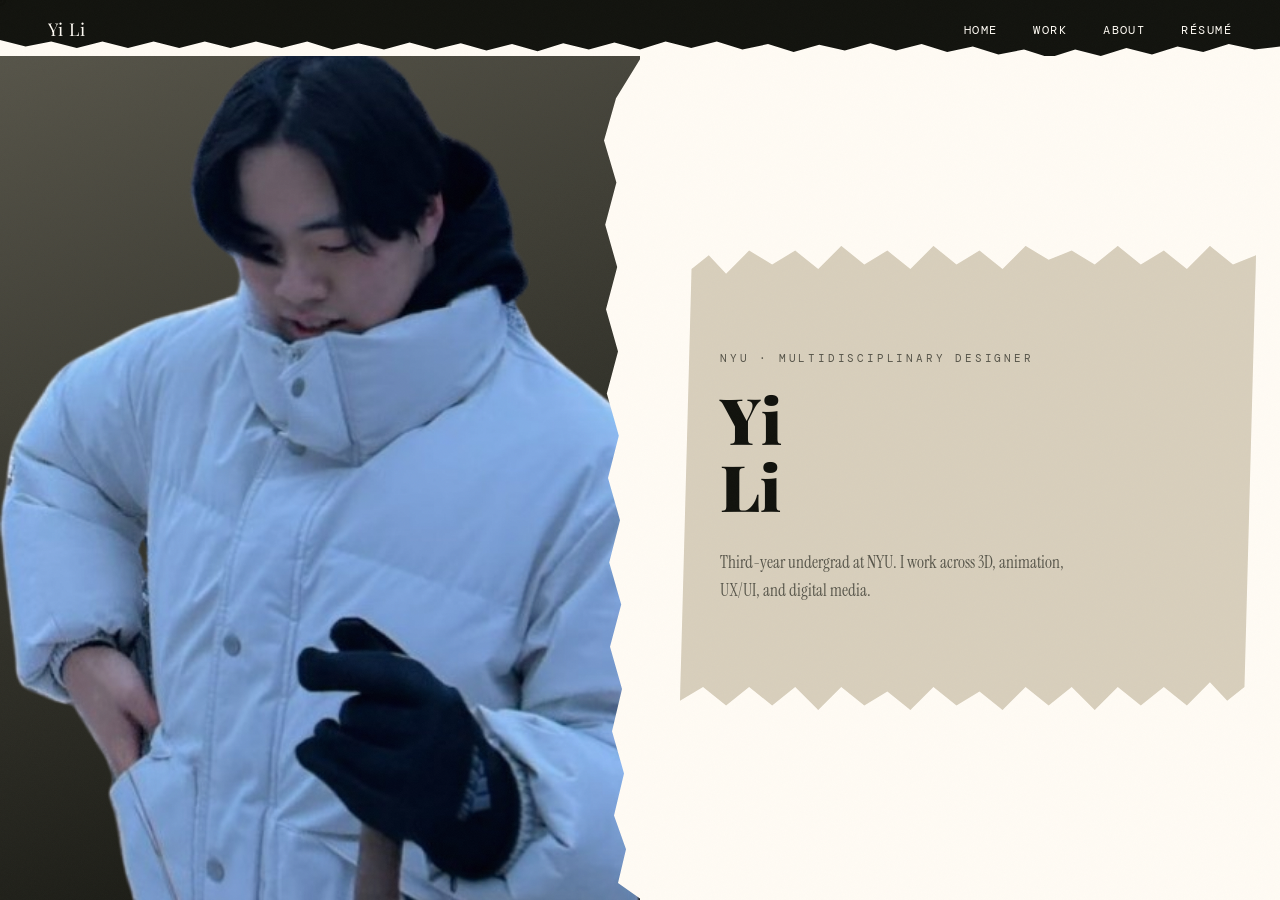
==== index.html @ bbee8972 "first commit" ====
<!DOCTYPE html>
<html lang="en">
<head>
  <meta charset="UTF-8">
  <meta name="viewport" content="width=device-width, initial-scale=1.0">
  <title>Portfolio — Home</title>
  <link href="https://fonts.googleapis.com/css2?family=Playfair+Display:wght@400;700;900&family=DM+Mono:wght@300;400;500&family=Instrument+Serif:ital@0;1&display=swap" rel="stylesheet">
  <link rel="stylesheet" href="styles.css">
</head>
<body>

  <!-- SVG filter for rough circle effect (used on resume page bubbles) -->
  <svg class="svg-filters" style="position:absolute;width:0;height:0;">
    <defs>
      <filter id="rough-circle" x="-5%" y="-5%" width="110%" height="110%">
        <feTurbulence type="turbulence" baseFrequency="0.065" numOctaves="3" seed="2" result="noise"/>
        <feDisplacementMap in="SourceGraphic" in2="noise" scale="4"
          xChannelSelector="R" yChannelSelector="G"/>
      </filter>
    </defs>
  </svg>

  <!-- Custom cursor -->
  <div class="cursor"    id="cursor"></div>
  <div class="cursor-dot" id="cursorDot"></div>

  <!-- ═══════ NAVIGATION ═══════ -->
  <nav>
    <div class="nav-torn"></div>
    <a href="#" class="nav-logo" onclick="showPage('home'); return false;">Yi Li</a>
    <ul class="nav-links">
      <li><a href="#" onclick="showPage('home');        return false;">Home</a></li>
      <li><a href="#" onclick="showPage('work');        return false;">Work</a></li>
      <li><a href="#" onclick="showPage('about');       return false;">About</a></li>
      <li><a href="#" onclick="showPage('resume-page'); return false;">Résumé</a></li>
    </ul>
  </nav>

  <!-- ═══════════════════════════════════════
       HOME PAGE
       ═══════════════════════════════════════ -->
  <section id="home" class="page active">
    <div class="home-inner">

      <!-- Left: your photo -->
      <div class="home-image-col">
        <div class="home-placeholder-img">
            <img src="assets/temp_port_image.png" alt="Yi Li" style="width:100%;height:100%;object-fit:cover;">
          <!-- <span>Your Photo</span> -->
        </div>
      </div>

      <!-- Right: intro text -->
      <div class="home-text-col">
        <div class="torn-paper-text-bg"></div>
        <div class="home-text-inner animate-in">
          <p class="home-tagline">NYU · Multidisciplinary Designer</p>
          <h1 class="home-name">Yi<br>Li</h1>
          <p class="home-desc">
            Third-year undergrad at NYU. I work across 3D, animation,
            UX/UI, and digital media.
          </p>
        </div>
        <!-- <span class="home-scroll-hint">Scroll to explore</span> -->
      </div>

    </div>
  </section>

  <!-- ─────────────────────────────────────
       All other pages (hidden on load).
       They are included here so page routing
       via showPage() works in a single-file
       SPA architecture. See the dedicated
       HTML files for annotated markup.
       ───────────────────────────────────── -->

  <!-- WORK PAGE -->
  <section id="work" class="page">
    <div class="section-header animate-in">
      <p class="section-sub">Selected Work</p>
      <h2 class="section-title">What I<br>Make</h2>
      <div class="section-header-torn"></div>
    </div>
    <div class="work-categories">
      <div class="category-card animate-in" onclick="showGallery('3D Work')">
        <div class="category-torn-bg"></div>
        <div class="category-torn-inner"></div>
        <div class="category-img-placeholder"></div>
        <span class="category-num">01</span>
        <span class="category-label">3D Work</span>
      </div>
      <div class="category-card animate-in" onclick="showGallery('Video & Animation')">
        <div class="category-torn-bg"></div>
        <div class="category-torn-inner"></div>
        <div class="category-img-placeholder"></div>
        <span class="category-num">02</span>
        <span class="category-label">Video & Animation</span>
      </div>
      <div class="category-card animate-in" onclick="showGallery('UX / UI Design')">
        <div class="category-torn-bg"></div>
        <div class="category-torn-inner"></div>
        <div class="category-img-placeholder"></div>
        <span class="category-num">03</span>
        <span class="category-label">UX / UI Design</span>
      </div>
      <div class="category-card animate-in" onclick="showGallery('Graphic Design')">
        <div class="category-torn-bg"></div>
        <div class="category-torn-inner"></div>
        <div class="category-img-placeholder"></div>
        <span class="category-num">04</span>
        <span class="category-label">Graphic Design</span>
      </div>
    </div>
  </section>

  <!-- GALLERY PAGE -->
  <section id="gallery" class="page">
    <div class="section-header animate-in">
      <p class="section-sub" id="gallery-sub">Category</p>
      <h2 class="section-title" id="gallery-title">Gallery</h2>
      <div class="section-header-torn"></div>
      <button class="back-btn" style="margin-top:20px;" onclick="showPage('work')">
        All Categories
      </button>
    </div>
    <div class="gallery-grid" id="gallery-grid">
      <!-- Populated dynamically by main.js → populateGallery() -->
    </div>
  </section>

  <!-- PROJECT DETAIL PAGE -->
  <section id="project-detail" class="page">
    <div class="detail-inner">
      <div class="detail-images-col animate-in">
        <div class="detail-img detail-img-main">
          <div class="detail-torn-frame"></div>
          <div class="detail-img-fill"></div>
        </div>
        <div class="detail-img-pair">
          <div class="detail-img">
            <div class="detail-torn-frame"></div>
            <div class="detail-img-fill"></div>
          </div>
          <div class="detail-img">
            <div class="detail-torn-frame"></div>
            <div class="detail-img-fill"></div>
          </div>
        </div>
      </div>
      <div class="detail-text-col animate-in">
        <p class="detail-category" id="detail-category">Category</p>
        <h2 class="detail-title"   id="detail-title">Project Title</h2>
        <div class="detail-desc-wrap">
          <div class="detail-desc-torn"></div>
          <p class="detail-desc" id="detail-desc">
            Project description goes here.
          </p>
        </div>
        <div class="detail-tags" id="detail-tags"></div>
        <button class="back-btn" onclick="backToGallery()">Back to Gallery</button>
      </div>
    </div>
  </section>

  <!-- ABOUT PAGE -->
  <section id="about" class="page">
    <div class="about-inner">
      <div class="about-img-col">
        <div class="about-img-fill">
          <!--
            REPLACE with your photo:
            <img src="assets/your-photo.jpg" alt="Your Name" style="width:100%;height:100%;object-fit:cover;">
          -->
          <span>Your Photo</span>
        </div>
        <div class="about-torn-strip-1"></div>
        <div class="about-torn-strip-2"></div>
      </div>
      <div class="about-text-col">
        <div class="about-note-card animate-in">
          <div class="about-note-torn"></div>
          <div class="about-note-inner">
            <h2 class="about-name">Your Name</h2>
            <p class="about-uni">NYU · Sophomore · Class of 2027</p>
            <p class="about-bio">
              I'm a multidisciplinary designer based in New York City,
              currently studying at NYU. My work spans 3D modeling,
              motion design, UX/UI, and visual communication — I'm drawn
              to projects that sit at the edge of technology and craft.
              <br><br>
              When I'm not in front of a screen, I'm exploring the city
              for texture, light, and things that inspire how I think
              about space and form.
            </p>
          </div>
        </div>
        <div class="about-contact animate-in">
          <div class="about-contact-torn"></div>
          <div class="about-contact-inner">
            <p class="contact-label">Get in touch</p>
            <ul class="contact-list">
              <li><a href="mailto:yourname@nyu.edu">yourname@nyu.edu</a></li>
              <li><a href="#">linkedin.com/in/yourname</a></li>
              <li><a href="#">instagram.com/yourname</a></li>
            </ul>
          </div>
        </div>
      </div>
    </div>
  </section>

  <!-- RESUME PAGE -->
  <section id="resume-page" class="page">
    <div class="section-header animate-in">
      <p class="section-sub">Documents &amp; Tools</p>
      <h2 class="section-title">Résumé &amp;<br>Softwares</h2>
      <div class="section-header-torn"></div>
    </div>
    <div class="resume-inner">
      <div class="resume-col animate-in">
        <h2>Résumé</h2>
        <div class="resume-card" onclick="openResumeModal()">
          <div class="resume-torn-bg"></div>
          <div class="resume-placeholder">
            <div class="resume-placeholder-icon">📄</div>
            <span class="resume-placeholder-text">Upload your PDF résumé here</span>
          </div>
        </div>
        <button class="resume-expand-btn" onclick="openResumeModal()">View Full Size</button>
      </div>
      <div class="softwares-col animate-in">
        <h2>Softwares</h2>
        <div class="software-grid" id="software-grid">
          <!-- Populated dynamically by main.js -->
        </div>
      </div>
    </div>
  </section>

  <!-- RESUME MODAL (shared overlay) -->
  <div class="modal-overlay" id="resume-modal">
    <div class="modal-inner">
      <button class="modal-close" onclick="closeResumeModal()">✕</button>
      <div class="modal-resume-inner">
        <!--
          To embed a real PDF, replace this div with:
          <iframe src="assets/resume.pdf" width="100%" height="100%" style="border:none;"></iframe>
        -->
        <!-- <p style="font-size:0.75rem;letter-spacing:0.12em;text-transform:uppercase;opacity:0.4;">
          Your résumé PDF appears here
        </p> -->
      </div>
    </div>
  </div>

  <script src="main.js"></script>
</body>
</html>
---- styles.css ----
/* ============================================================
   PORTFOLIO — STYLES.CSS
   Color palette, global resets, shared components, and all
   page-specific styles. Linked by every HTML page.
   ============================================================ */

/* ──────────────────────────────────────────
   CSS VARIABLES (Color Palette)
   ────────────────────────────────────────── */
:root {
  --black:  #11120D;
  --olive:  #565449;
  --bone:   #D8CFBC;
  --floral: #FFFBF4;
  --accent: #D8CFBC;
}

/* ──────────────────────────────────────────
   GLOBAL RESET & BASE
   ────────────────────────────────────────── */
* {
  margin: 0;
  padding: 0;
  box-sizing: border-box;
}

body {
  background: var(--floral);
  color: var(--black);
  font-family: 'DM Mono', monospace;
  overflow-x: hidden;
  cursor: none;
}

/* Subtle grain overlay on every page */
body::after {
  content: '';
  position: fixed;
  inset: 0;
  pointer-events: none;
  z-index: 999;
  opacity: 0.025;
  background-image: url("data:image/svg+xml,%3Csvg viewBox='0 0 200 200' xmlns='http://www.w3.org/2000/svg'%3E%3Cfilter id='n'%3E%3CfeTurbulence type='fractalNoise' baseFrequency='0.85' numOctaves='4' stitchTiles='stitch'/%3E%3C/filter%3E%3Crect width='100%25' height='100%25' filter='url(%23n)'/%3E%3C/svg%3E");
  background-repeat: repeat;
  background-size: 128px;
}

/* ──────────────────────────────────────────
   CUSTOM CURSOR
   ────────────────────────────────────────── */
.cursor {
  width: 12px;
  height: 12px;
  border: 2px solid var(--black);
  border-radius: 50%;
  position: fixed;
  top: 0;
  left: 0;
  pointer-events: none;
  z-index: 9999;
  transition: transform 0.15s ease;
}

.cursor-dot {
  width: 4px;
  height: 4px;
  background: var(--black);
  border-radius: 50%;
  position: fixed;
  top: 0;
  left: 0;
  pointer-events: none;
  z-index: 9999;
}

/* ──────────────────────────────────────────
   NAVIGATION
   ────────────────────────────────────────── */
nav {
  position: fixed;
  top: 0;
  left: 0;
  right: 0;
  z-index: 100;
  display: flex;
  align-items: center;
  padding: 0 48px;
  height: 56px;
}

.nav-torn {
  position: absolute;
  inset: 0;
  overflow: hidden;
}

.nav-torn::before {
  content: '';
  position: absolute;
  top: 0;
  left: 0;
  right: 0;
  height: 80px;
  background: var(--black);
  clip-path: polygon(
    0 0, 100% 0, 100% 58%,
    98% 62%, 96% 55%, 94% 65%, 92% 58%, 90% 68%,
    88% 60%, 86% 70%, 84% 62%, 82% 72%, 80% 62%,
    78% 68%, 76% 58%, 74% 65%, 72% 55%, 70% 63%,
    68% 54%, 66% 63%, 64% 56%, 62% 65%, 60% 55%,
    58% 62%, 56% 52%, 54% 60%, 52% 52%, 50% 62%,
    48% 53%, 46% 62%, 44% 54%, 42% 64%, 40% 55%,
    38% 63%, 36% 54%, 34% 62%, 32% 53%, 30% 62%,
    28% 54%, 26% 62%, 24% 52%, 22% 60%, 20% 52%,
    18% 60%, 16% 52%, 14% 60%, 12% 52%, 10% 60%,
    8% 52%, 6% 60%, 4% 52%, 2% 58%, 0 50%
  );
}

.nav-logo {
  position: relative;
  z-index: 1;
  color: var(--floral);
  font-family: 'Playfair Display', serif;
  font-size: 1.1rem;
  letter-spacing: 0.05em;
  cursor: none;
  text-decoration: none;
}

.nav-links {
  position: relative;
  z-index: 1;
  display: flex;
  gap: 36px;
  margin-left: auto;
  list-style: none;
}

.nav-links a {
  color: var(--floral);
  text-decoration: none;
  font-size: 0.75rem;
  letter-spacing: 0.12em;
  text-transform: uppercase;
  cursor: none;
  transition: opacity 0.2s;
}

.nav-links a:hover {
  opacity: 0.6;
}

/* ──────────────────────────────────────────
   PAGE WRAPPER (shared)
   ────────────────────────────────────────── */
.page {
  display: none;
  min-height: 100vh;
  padding-top: 56px;
  opacity: 0;
  transition: opacity 0.4s ease;
}

.page.active {
  display: block;
  opacity: 1;
}

/* ──────────────────────────────────────────
   SHARED SECTION HEADER
   ────────────────────────────────────────── */
.section-header {
  padding: 80px 64px 48px;
  position: relative;
}

.section-title {
  font-family: 'Playfair Display', serif;
  font-size: clamp(2rem, 4vw, 3.5rem);
  font-weight: 700;
  line-height: 1;
}

.section-sub {
  font-size: 0.72rem;
  letter-spacing: 0.2em;
  text-transform: uppercase;
  color: var(--olive);
  margin-top: 12px;
}

.section-header-torn {
  position: absolute;
  bottom: -20px;
  left: 40px;
  width: calc(100% - 80px);
  height: 3px;
  background: var(--bone);
}

.section-header-torn::before {
  content: '';
  position: absolute;
  inset: 0;
  background: var(--bone);
  height: 28px;
  top: -14px;
  clip-path: polygon(
    0 50%, 1% 30%, 2% 55%, 3% 35%, 5% 60%, 7% 38%, 9% 58%,
    11% 35%, 13% 55%, 15% 30%, 17% 52%, 19% 35%, 21% 55%,
    23% 30%, 25% 52%, 27% 35%, 29% 58%, 31% 33%, 33% 55%,
    35% 30%, 37% 52%, 39% 30%, 41% 55%, 43% 35%, 45% 58%,
    47% 35%, 49% 55%, 51% 30%, 53% 52%, 55% 32%, 57% 55%,
    59% 35%, 61% 52%, 63% 30%, 65% 55%, 67% 35%, 69% 55%,
    71% 30%, 73% 55%, 75% 35%, 77% 58%, 79% 35%, 81% 55%,
    83% 30%, 85% 52%, 87% 35%, 89% 55%, 91% 32%, 93% 55%,
    95% 35%, 97% 52%, 100% 30%, 100% 100%, 0 100%
  );
}

/* ──────────────────────────────────────────
   SHARED BACK BUTTON
   ────────────────────────────────────────── */
.back-btn {
  display: inline-flex;
  align-items: center;
  gap: 10px;
  font-family: 'DM Mono', monospace;
  font-size: 0.72rem;
  letter-spacing: 0.15em;
  text-transform: uppercase;
  color: var(--black);
  cursor: none;
  border: none;
  background: none;
  padding: 0;
  transition: gap 0.2s;
}

.back-btn:hover {
  gap: 6px;
}

.back-btn::before {
  content: '←';
  font-size: 1rem;
}

/* ──────────────────────────────────────────
   ANIMATIONS
   ────────────────────────────────────────── */
@keyframes fadeIn {
  from { opacity: 0; transform: translateY(12px); }
  to   { opacity: 1; transform: translateY(0); }
}

.page.active .animate-in {
  animation: fadeIn 0.5s ease forwards;
}

.animate-in:nth-child(2) { animation-delay: 0.1s; }
.animate-in:nth-child(3) { animation-delay: 0.2s; }
.animate-in:nth-child(4) { animation-delay: 0.3s; }

/* ──────────────────────────────────────────
   SCROLLBAR
   ────────────────────────────────────────── */
::-webkit-scrollbar         { width: 6px; }
::-webkit-scrollbar-track   { background: var(--floral); }
::-webkit-scrollbar-thumb   { background: var(--bone); border-radius: 3px; }


/* ============================================================
   HOME PAGE  (index.html)
   ============================================================ */
#home {
  display: none;
  flex-direction: column;
  min-height: 100vh;
  padding-top: 0;
  position: relative;
  overflow: hidden;
}

#home.active {
  display: flex;
  opacity: 1;
}

.home-inner {
  flex: 1;
  display: grid;
  grid-template-columns: 1fr 1fr;
  gap: 0;
  min-height: 100vh;
  padding-top: 56px;
}

/* Left: photo column */
.home-image-col {
  position: relative;
  background: var(--bone);
  overflow: hidden;
  min-height: calc(100vh - 56px);
}

.home-placeholder-img {
  width: 100%;
  height: 100%;
  object-fit: cover;
  background: linear-gradient(160deg, var(--olive) 0%, var(--black) 100%);
  display: flex;
  align-items: center;
  justify-content: center;
  position: absolute;
  inset: 0;
}

.home-placeholder-img span {
  color: var(--bone);
  font-family: 'Playfair Display', serif;
  font-size: 1rem;
  opacity: 0.4;
  letter-spacing: 0.2em;
  text-transform: uppercase;
}

/* Torn edge on right side of photo column */
.home-image-col::after {
  content: '';
  position: absolute;
  top: 0;
  right: -2px;
  width: 40px;
  height: 100%;
  background: var(--floral);
  clip-path: polygon(
    100% 0, 100% 100%,
    40% 98%, 60% 94%, 30% 90%, 55% 85%, 25% 80%,
    50% 75%, 20% 70%, 48% 65%, 18% 60%, 45% 55%,
    15% 50%, 42% 45%, 12% 40%, 40% 35%, 10% 30%,
    38% 25%, 8% 20%, 36% 15%, 5% 10%, 35% 5%, 100% 0
  );
  z-index: 2;
}

/* Right: text column */
.home-text-col {
  display: flex;
  flex-direction: column;
  justify-content: center;
  padding: 80px 64px 80px 80px;
  position: relative;
}

/* Torn paper card behind intro text */
.torn-paper-text-bg {
  position: absolute;
  top: 50%;
  left: 40px;
  transform: translateY(-50%);
  width: 90%;
  height: 55%;
  background: var(--bone);
  clip-path: polygon(
    2% 5%, 5% 2%, 8% 6%, 12% 1%, 16% 4%, 20% 1%, 24% 5%, 28% 0%,
    32% 4%, 36% 1%, 40% 5%, 44% 0%, 48% 4%, 52% 1%, 56% 5%,
    60% 0%, 64% 3%, 68% 1%, 72% 4%, 76% 0%, 80% 4%, 84% 1%,
    88% 5%, 92% 0%, 96% 4%, 100% 2%,
    98% 95%, 95% 98%, 92% 94%, 88% 99%, 84% 95%, 80% 99%,
    76% 95%, 72% 100%, 68% 95%, 64% 99%, 60% 95%, 56% 100%,
    52% 96%, 48% 99%, 44% 95%, 40% 100%, 36% 96%, 32% 99%,
    28% 95%, 24% 100%, 20% 95%, 16% 99%, 12% 95%, 8% 99%,
    4% 95%, 0% 98%
  );
  z-index: 0;
  box-shadow: 4px 6px 20px rgba(17,18,13,0.12);
}

.home-text-inner {
  position: relative;
  z-index: 1;
  padding: 32px 0;
}

.home-tagline {
  font-family: 'DM Mono', monospace;
  font-size: 0.7rem;
  letter-spacing: 0.25em;
  text-transform: uppercase;
  color: var(--olive);
  margin-bottom: 20px;
}

.home-name {
  font-family: 'Playfair Display', serif;
  font-size: clamp(2.8rem, 5vw, 4.5rem);
  font-weight: 900;
  line-height: 1.05;
  color: var(--black);
  margin-bottom: 28px;
}

.home-desc {
  font-family: 'Instrument Serif', serif;
  font-size: 1.05rem;
  line-height: 1.7;
  color: var(--olive);
  max-width: 380px;
}

.home-scroll-hint {
  position: absolute;
  bottom: 40px;
  right: 64px;
  font-size: 0.65rem;
  letter-spacing: 0.2em;
  text-transform: uppercase;
  color: var(--olive);
  opacity: 0.5;
  writing-mode: vertical-rl;
}


/* ============================================================
   WORK PAGE  (work.html)
   ============================================================ */
.work-categories {
  display: grid;
  grid-template-columns: repeat(2, 1fr);
  gap: 0;
  padding: 48px 64px 80px;
}

.category-card {
  position: relative;
  height: 240px;
  cursor: none;
  overflow: hidden;
  margin: 12px;
  transition: transform 0.3s ease;
}

.category-card:hover {
  transform: translateY(-4px);
}

.category-torn-bg {
  position: absolute;
  inset: 0;
  background: var(--olive);
  clip-path: polygon(
    1% 2%, 3% 0%, 6% 3%, 10% 0%, 14% 3%, 18% 0%, 22% 3%,
    26% 0%, 30% 2%, 34% 0%, 38% 2%, 42% 0%, 46% 2%, 50% 0%,
    54% 2%, 58% 0%, 62% 2%, 66% 0%, 70% 3%, 74% 0%, 78% 2%,
    82% 0%, 86% 3%, 90% 0%, 94% 2%, 97% 0%, 100% 2%,
    99% 97%, 97% 100%, 94% 97%, 90% 100%, 86% 97%, 82% 100%,
    78% 97%, 74% 100%, 70% 97%, 66% 100%, 62% 97%, 58% 100%,
    54% 97%, 50% 100%, 46% 97%, 42% 100%, 38% 97%, 34% 100%,
    30% 97%, 26% 100%, 22% 97%, 18% 100%, 14% 97%, 10% 100%,
    6% 97%, 3% 100%, 1% 97%
  );
  transition: background 0.3s ease;
}

.category-card:hover .category-torn-bg {
  background: var(--black);
}

.category-torn-inner {
  position: absolute;
  bottom: 0;
  right: 0;
  width: 55%;
  height: 45%;
  background: rgba(255,251,244,0.08);
  clip-path: polygon(
    0% 20%, 5% 15%, 10% 22%, 15% 16%, 20% 24%, 25% 15%, 100% 0%, 100% 100%, 0% 100%
  );
}

.category-img-placeholder {
  position: absolute;
  inset: 0;
  opacity: 0.12;
  background: linear-gradient(135deg, transparent 0%, rgba(255,255,255,0.15) 100%);
}

.category-label {
  position: absolute;
  bottom: 28px;
  left: 28px;
  color: var(--floral);
  font-family: 'Playfair Display', serif;
  font-size: 1.4rem;
  font-weight: 700;
}

.category-num {
  position: absolute;
  top: 20px;
  right: 20px;
  color: rgba(255,251,244,0.3);
  font-size: 0.65rem;
  letter-spacing: 0.2em;
}


/* ============================================================
   GALLERY PAGE  (gallery.html)
   ============================================================ */
.gallery-grid {
  display: grid;
  grid-template-columns: repeat(3, 1fr);
  gap: 0;
  padding: 20px 64px 80px;
}

.gallery-item {
  position: relative;
  height: 220px;
  cursor: none;
  margin: 14px;
  overflow: hidden;
  transition: transform 0.3s ease;
}

.gallery-item:hover {
  transform: scale(1.02);
}

.gallery-torn-bg {
  position: absolute;
  inset: 0;
  background: var(--bone);
  clip-path: polygon(
    0% 4%, 2% 1%, 5% 4%, 8% 0%, 12% 3%, 16% 0%, 20% 3%,
    25% 0%, 30% 3%, 35% 0%, 40% 3%, 45% 0%, 50% 3%,
    55% 0%, 60% 3%, 65% 0%, 70% 3%, 75% 0%, 80% 3%,
    85% 0%, 90% 3%, 95% 0%, 100% 3%,
    100% 96%, 97% 100%, 93% 97%, 89% 100%, 85% 97%,
    81% 100%, 77% 97%, 73% 100%, 69% 97%, 65% 100%,
    61% 97%, 57% 100%, 53% 97%, 49% 100%, 45% 97%,
    41% 100%, 37% 97%, 33% 100%, 29% 97%, 25% 100%,
    21% 97%, 17% 100%, 13% 97%, 9% 100%, 5% 97%, 2% 100%, 0% 96%
  );
  transition: background 0.3s ease;
}

.gallery-item:hover .gallery-torn-bg {
  background: var(--olive);
}

.gallery-item-inner {
  position: absolute;
  inset: 8px;
  background: linear-gradient(135deg, var(--olive) 0%, var(--black) 100%);
  opacity: 0.35;
  clip-path: polygon(
    0% 3%, 2% 0%, 98% 0%, 100% 3%, 100% 97%, 98% 100%, 2% 100%, 0% 97%
  );
}

.gallery-item:hover .gallery-item-inner {
  opacity: 0.5;
}

.gallery-item-label {
  position: absolute;
  bottom: 20px;
  left: 20px;
  font-family: 'DM Mono', monospace;
  font-size: 0.72rem;
  letter-spacing: 0.15em;
  text-transform: uppercase;
  color: var(--black);
  opacity: 0.7;
  transition: opacity 0.3s;
}

.gallery-item:hover .gallery-item-label {
  opacity: 1;
  color: var(--floral);
}


/* ============================================================
   PROJECT DETAIL PAGE  (project-detail.html)
   ============================================================ */
.detail-inner {
  padding: 60px 80px 100px;
  display: grid;
  grid-template-columns: 1fr 1fr;
  gap: 64px;
  align-items: start;
}

.detail-images-col {
  display: flex;
  flex-direction: column;
  gap: 20px;
}

.detail-img {
  position: relative;
  overflow: hidden;
}

.detail-img-main {
  height: 260px;
}

.detail-img-pair {
  display: grid;
  grid-template-columns: 1fr 1fr;
  gap: 20px;
}

.detail-img-pair .detail-img {
  height: 160px;
}

.detail-torn-frame {
  position: absolute;
  inset: 0;
  background: var(--bone);
  clip-path: polygon(
    1% 3%, 3% 0%, 6% 2%, 10% 0%, 14% 2%, 18% 0%, 22% 2%, 26% 0%,
    30% 2%, 34% 0%, 38% 2%, 42% 0%, 46% 2%, 50% 0%, 54% 2%, 58% 0%,
    62% 2%, 66% 0%, 70% 2%, 74% 0%, 78% 2%, 82% 0%, 86% 2%, 90% 0%,
    94% 2%, 97% 0%, 100% 2%,
    98% 97%, 96% 100%, 92% 97%, 88% 100%, 84% 97%, 80% 100%,
    76% 97%, 72% 100%, 68% 97%, 64% 100%, 60% 97%, 56% 100%,
    52% 97%, 48% 100%, 44% 97%, 40% 100%, 36% 97%, 32% 100%,
    28% 97%, 24% 100%, 20% 97%, 16% 100%, 12% 97%, 8% 100%,
    4% 97%, 2% 100%, 0% 97%
  );
}

.detail-img-fill {
  position: absolute;
  inset: 6px;
  background: linear-gradient(135deg, var(--olive) 0%, var(--black) 100%);
  opacity: 0.4;
}

.detail-text-col {
  padding-top: 20px;
}

.detail-category {
  font-size: 0.68rem;
  letter-spacing: 0.25em;
  text-transform: uppercase;
  color: var(--olive);
  margin-bottom: 16px;
}

.detail-title {
  font-family: 'Playfair Display', serif;
  font-size: 2.2rem;
  font-weight: 700;
  line-height: 1.1;
  margin-bottom: 32px;
  color: var(--black);
}

/* Torn paper note card behind description */
.detail-desc-wrap {
  position: relative;
  padding: 28px 24px 32px;
  margin-bottom: 32px;
}

.detail-desc-torn {
  position: absolute;
  inset: 0;
  background: var(--bone);
  clip-path: polygon(
    0% 2%, 1% 0%, 3% 2%, 5% 0%, 7% 2%, 9% 0%, 11% 2%, 13% 0%,
    15% 2%, 17% 0%, 19% 2%, 21% 0%, 24% 2%, 27% 0%, 30% 2%,
    33% 0%, 36% 2%, 39% 0%, 42% 2%, 45% 0%, 48% 2%, 51% 0%,
    54% 2%, 57% 0%, 60% 2%, 63% 0%, 66% 2%, 69% 0%, 72% 2%,
    75% 0%, 78% 2%, 81% 0%, 84% 2%, 87% 0%, 90% 2%, 93% 0%,
    96% 2%, 98% 0%, 100% 2%,
    99% 98%, 97% 100%, 94% 98%, 91% 100%, 88% 98%, 85% 100%,
    82% 98%, 79% 100%, 76% 98%, 73% 100%, 70% 98%, 67% 100%,
    64% 98%, 61% 100%, 58% 98%, 55% 100%, 52% 98%, 49% 100%,
    46% 98%, 43% 100%, 40% 98%, 37% 100%, 34% 98%, 31% 100%,
    28% 98%, 25% 100%, 22% 98%, 19% 100%, 16% 98%, 13% 100%,
    10% 98%, 7% 100%, 4% 98%, 2% 100%, 0% 98%
  );
  box-shadow: 3px 5px 18px rgba(17,18,13,0.1);
}

.detail-desc {
  position: relative;
  z-index: 1;
  font-family: 'Instrument Serif', serif;
  font-size: 0.98rem;
  line-height: 1.75;
  color: var(--olive);
}

.detail-tags {
  display: flex;
  flex-wrap: wrap;
  gap: 8px;
  margin-bottom: 40px;
}

.detail-tag {
  font-size: 0.65rem;
  letter-spacing: 0.15em;
  text-transform: uppercase;
  padding: 6px 14px;
  border: 1px solid var(--olive);
  color: var(--olive);
}


/* ============================================================
   ABOUT PAGE  (about.html)
   ============================================================ */
.about-inner {
  display: grid;
  grid-template-columns: 1fr 1fr;
  min-height: calc(100vh - 56px);
}

/* Left: photo column */
.about-img-col {
  position: relative;
  overflow: hidden;
  background: var(--bone);
  min-height: 500px;
}

.about-img-fill {
  position: absolute;
  inset: 0;
  background: linear-gradient(170deg, var(--olive) 0%, var(--black) 100%);
  display: flex;
  align-items: center;
  justify-content: center;
}

.about-img-fill span {
  color: var(--bone);
  font-family: 'Playfair Display', serif;
  font-size: 0.9rem;
  opacity: 0.35;
  letter-spacing: 0.2em;
  text-transform: uppercase;
}

/* Torn paper overlays on photo column */
.about-torn-strip-1 {
  position: absolute;
  bottom: 30%;
  right: -8px;
  width: 45%;
  height: 35%;
  background: var(--floral);
  clip-path: polygon(
    0% 10%, 5% 0%, 10% 8%, 15% 2%, 20% 10%, 100% 5%,
    100% 100%, 0% 100%
  );
  opacity: 0.9;
}

.about-torn-strip-2 {
  position: absolute;
  bottom: 0;
  left: 0;
  right: 0;
  height: 22%;
  background: var(--floral);
  clip-path: polygon(
    0% 30%, 2% 20%, 4% 35%, 6% 18%, 8% 32%, 10% 20%,
    12% 35%, 14% 18%, 16% 30%, 18% 18%, 20% 32%,
    22% 20%, 24% 35%, 26% 18%, 28% 30%, 30% 18%,
    32% 32%, 34% 20%, 36% 35%, 38% 18%, 40% 30%,
    42% 18%, 44% 32%, 46% 20%, 48% 35%, 50% 18%,
    52% 30%, 54% 18%, 56% 32%, 58% 20%, 60% 35%,
    62% 18%, 64% 30%, 66% 18%, 68% 32%, 70% 20%,
    72% 35%, 74% 18%, 76% 30%, 78% 18%, 80% 32%,
    82% 20%, 84% 35%, 86% 18%, 88% 30%, 90% 18%,
    92% 32%, 94% 20%, 96% 35%, 98% 18%, 100% 25%,
    100% 100%, 0% 100%
  );
}

/* Right: text column */
.about-text-col {
  display: flex;
  flex-direction: column;
  justify-content: center;
  padding: 80px 64px 80px 72px;
  position: relative;
}

/* Torn paper note card behind bio */
.about-note-card {
  position: relative;
  padding: 40px 36px 44px;
  margin-bottom: 48px;
}

.about-note-torn {
  position: absolute;
  inset: 0;
  background: var(--bone);
  clip-path: polygon(
    0% 2%, 2% 0%, 4% 2%, 7% 0%, 10% 2%, 13% 0%, 17% 2%, 21% 0%,
    25% 2%, 29% 0%, 33% 2%, 37% 0%, 41% 2%, 45% 0%, 49% 2%,
    53% 0%, 57% 2%, 61% 0%, 65% 2%, 69% 0%, 73% 2%, 77% 0%,
    81% 2%, 85% 0%, 89% 2%, 93% 0%, 97% 2%, 100% 0%,
    99% 97%, 97% 100%, 93% 97%, 89% 100%, 85% 97%,
    81% 100%, 77% 97%, 73% 100%, 69% 97%, 65% 100%,
    61% 97%, 57% 100%, 53% 97%, 49% 100%, 45% 97%,
    41% 100%, 37% 97%, 33% 100%, 29% 97%, 25% 100%,
    21% 97%, 17% 100%, 13% 97%, 9% 100%, 5% 97%, 2% 100%, 0% 97%
  );
  box-shadow: 5px 8px 24px rgba(17,18,13,0.1);
  transform: rotate(-0.5deg);
}

.about-note-inner {
  position: relative;
  z-index: 1;
}

.about-name {
  font-family: 'Playfair Display', serif;
  font-size: 2rem;
  font-weight: 700;
  margin-bottom: 8px;
  color: var(--black);
}

.about-uni {
  font-size: 0.68rem;
  letter-spacing: 0.2em;
  text-transform: uppercase;
  color: var(--olive);
  margin-bottom: 24px;
}

.about-bio {
  font-family: 'Instrument Serif', serif;
  font-size: 1rem;
  line-height: 1.8;
  color: var(--olive);
}

/* Contact block (torn paper, dark) */
.about-contact {
  position: relative;
  padding: 24px 28px 28px;
  align-self: flex-start;
}

.about-contact-torn {
  position: absolute;
  inset: 0;
  background: var(--black);
  clip-path: polygon(
    0% 4%, 3% 0%, 6% 3%, 10% 0%, 14% 3%, 18% 0%, 22% 3%,
    26% 0%, 30% 3%, 34% 0%, 38% 3%, 42% 0%, 46% 3%, 50% 0%,
    54% 3%, 58% 0%, 62% 3%, 66% 0%, 70% 3%, 74% 0%, 78% 3%,
    82% 0%, 86% 3%, 90% 0%, 94% 3%, 98% 0%, 100% 3%,
    98% 96%, 95% 100%, 91% 96%, 87% 100%, 83% 96%, 79% 100%,
    75% 96%, 71% 100%, 67% 96%, 63% 100%, 59% 96%, 55% 100%,
    51% 96%, 47% 100%, 43% 96%, 39% 100%, 35% 96%, 31% 100%,
    27% 96%, 23% 100%, 19% 96%, 15% 100%, 11% 96%, 7% 100%,
    3% 96%, 0% 100%
  );
}

.about-contact-inner {
  position: relative;
  z-index: 1;
}

.contact-label {
  font-size: 0.65rem;
  letter-spacing: 0.2em;
  text-transform: uppercase;
  color: var(--bone);
  margin-bottom: 14px;
  opacity: 0.6;
}

.contact-list {
  list-style: none;
  display: flex;
  flex-direction: column;
  gap: 8px;
}

.contact-list li {
  font-family: 'Instrument Serif', serif;
  font-size: 0.95rem;
  color: var(--floral);
}

.contact-list a {
  color: var(--floral);
  text-decoration: none;
  border-bottom: 1px solid rgba(255,251,244,0.3);
  transition: border-color 0.2s;
}

.contact-list a:hover {
  border-color: var(--bone);
}


/* ============================================================
   RESUME PAGE  (resume.html)
   ============================================================ */
.resume-inner {
  padding: 60px 80px 100px;
  display: grid;
  grid-template-columns: 1fr 1.1fr;
  gap: 64px;
  align-items: start;
}

.resume-col h2,
.softwares-col h2 {
  font-family: 'Playfair Display', serif;
  font-size: 1.3rem;
  font-weight: 700;
  margin-bottom: 24px;
  color: var(--black);
}

/* Torn paper card behind résumé */
.resume-card {
  position: relative;
  padding: 12px;
  cursor: none;
  transition: transform 0.3s ease;
}

.resume-card:hover {
  transform: rotate(0.5deg) scale(1.01);
}

.resume-torn-bg {
  position: absolute;
  inset: 0;
  background: var(--bone);
  box-shadow: 6px 10px 32px rgba(17,18,13,0.15);
  clip-path: polygon(
    0% 1%, 1% 0%, 3% 1%, 5% 0%, 7% 1%, 9% 0%, 11% 1%,
    13% 0%, 15% 1%, 17% 0%, 19% 1%, 21% 0%, 23% 1%,
    25% 0%, 28% 1%, 31% 0%, 34% 1%, 37% 0%, 40% 1%,
    43% 0%, 46% 1%, 49% 0%, 52% 1%, 55% 0%, 58% 1%,
    61% 0%, 64% 1%, 67% 0%, 70% 1%, 73% 0%, 76% 1%,
    79% 0%, 82% 1%, 85% 0%, 88% 1%, 91% 0%, 94% 1%,
    97% 0%, 100% 1%,
    99% 98%, 97% 100%, 94% 98%, 91% 100%, 88% 98%, 85% 100%,
    82% 98%, 79% 100%, 76% 98%, 73% 100%, 70% 98%, 67% 100%,
    64% 98%, 61% 100%, 58% 98%, 55% 100%, 52% 98%, 49% 100%,
    46% 98%, 43% 100%, 40% 98%, 37% 100%, 34% 98%, 31% 100%,
    28% 98%, 25% 100%, 22% 98%, 19% 100%, 16% 98%, 13% 100%,
    10% 98%, 7% 100%, 4% 98%, 2% 100%, 0% 98%
  );
}

.resume-placeholder {
  position: relative;
  z-index: 1;
  width: 100%;
  aspect-ratio: 8.5 / 11;
  background: var(--floral);
  border: 1px solid rgba(86,84,73,0.2);
  display: flex;
  flex-direction: column;
  align-items: center;
  justify-content: center;
  gap: 16px;
  color: var(--olive);
}

.resume-placeholder-icon {
  font-size: 2.5rem;
  opacity: 0.3;
}

.resume-placeholder-text {
  font-size: 0.7rem;
  letter-spacing: 0.15em;
  text-transform: uppercase;
  opacity: 0.5;
}

.resume-expand-btn {
  display: inline-flex;
  align-items: center;
  gap: 10px;
  margin-top: 20px;
  font-family: 'DM Mono', monospace;
  font-size: 0.7rem;
  letter-spacing: 0.15em;
  text-transform: uppercase;
  color: var(--black);
  cursor: none;
  border: none;
  background: none;
  padding: 0;
  transition: opacity 0.2s;
}

.resume-expand-btn:hover {
  opacity: 0.5;
}

.resume-expand-btn::after {
  content: '↗';
}

/* Software bubbles grid */
.software-grid {
  display: grid;
  grid-template-columns: repeat(3, 1fr);
  gap: 16px;
}

.software-bubble {
  position: relative;
  aspect-ratio: 1;
  cursor: none;
}

.software-torn-circle {
  position: absolute;
  inset: 0;
  border-radius: 50%;
  background: var(--olive);
  box-shadow: 3px 4px 16px rgba(17,18,13,0.18);
  transition: background 0.3s ease, transform 0.3s ease;
  filter: url(#rough-circle);
  overflow: hidden;
}

.software-bubble:hover .software-torn-circle {
  background: var(--black);
  transform: scale(1.06);
}

.software-name {
  position: absolute;
  inset: 0;
  display: flex;
  align-items: center;
  justify-content: center;
  font-size: 0.62rem;
  letter-spacing: 0.12em;
  text-transform: uppercase;
  color: var(--floral);
  text-align: center;
  z-index: 1;
  padding: 8px;
}

/* ──────────────────────────────────────────
   MODAL (shared, used on resume page)
   ────────────────────────────────────────── */
.modal-overlay {
  display: none;
  position: fixed;
  inset: 0;
  background: rgba(17,18,13,0.75);
  z-index: 200;
  align-items: center;
  justify-content: center;
  backdrop-filter: blur(4px);
}

.modal-overlay.open {
  display: flex;
}

.modal-inner {
  position: relative;
  background: var(--floral);
  max-width: 600px;
  width: 90%;
  padding: 20px;
  box-shadow: 0 20px 60px rgba(17,18,13,0.4);
}

.modal-close {
  position: absolute;
  top: 12px;
  right: 12px;
  background: none;
  border: none;
  font-size: 1.2rem;
  cursor: none;
  color: var(--black);
  line-height: 1;
  opacity: 0.5;
}

.modal-close:hover {
  opacity: 1;
}

.modal-resume-inner {
  width: 100%;
  aspect-ratio: 8.5 / 11;
  background: white;
  display: flex;
  align-items: center;
  justify-content: center;
  color: var(--olive);
  font-size: 0.8rem;
  letter-spacing: 0.1em;
  border: 1px solid rgba(86,84,73,0.2);
}
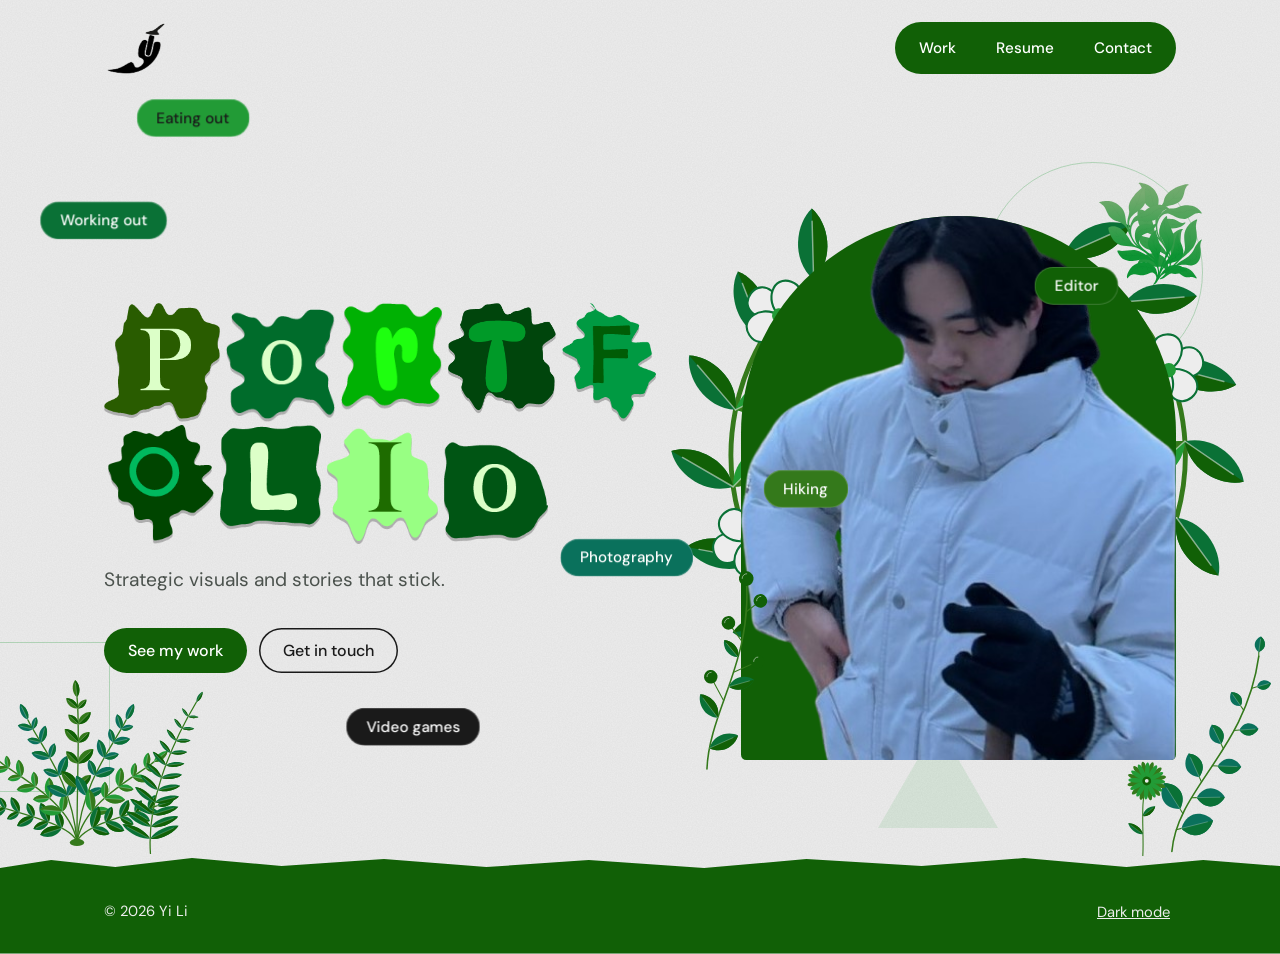
==== commit 7710d6dd: "Rename home.html to index.html" ====
--- a/index.html
+++ b/index.html
@@ -1,259 +1,30 @@
 <!DOCTYPE html>
 <html lang="en">
 <head>
-  <meta charset="UTF-8">
-  <meta name="viewport" content="width=device-width, initial-scale=1.0">
-  <title>Portfolio — Home</title>
-  <link href="https://fonts.googleapis.com/css2?family=Playfair+Display:wght@400;700;900&family=DM+Mono:wght@300;400;500&family=Instrument+Serif:ital@0;1&display=swap" rel="stylesheet">
-  <link rel="stylesheet" href="styles.css">
+<meta charset="utf-8">
+<meta name="viewport" content="width=device-width, initial-scale=1, viewport-fit=cover">
+<title>Yi Li — Design Portfolio</title>
+<link rel="preconnect" href="https://fonts.googleapis.com">
+<link rel="preconnect" href="https://fonts.gstatic.com" crossorigin>
+<link href="https://fonts.googleapis.com/css2?family=Fraunces:opsz,wght@9..144,400;9..144,600&family=DM+Sans:wght@400;500&display=swap" rel="stylesheet">
+<link rel="stylesheet" href="styles.css">
 </head>
 <body>
+<svg width="0" height="0" style="position:absolute" aria-hidden="true"><filter id="wc"><feTurbulence type="fractalNoise" baseFrequency=".03" numOctaves="2" seed="3" result="n"/><feDisplacementMap in="SourceGraphic" in2="n" scale="6"/></filter></svg>
+<div class="bg-shapes" aria-hidden="true"><i class="s1"></i><i class="s2"></i><i class="s3"></i></div>
 
-  <!-- SVG filter for rough circle effect (used on resume page bubbles) -->
-  <svg class="svg-filters" style="position:absolute;width:0;height:0;">
-    <defs>
-      <filter id="rough-circle" x="-5%" y="-5%" width="110%" height="110%">
-        <feTurbulence type="turbulence" baseFrequency="0.065" numOctaves="3" seed="2" result="noise"/>
-        <feDisplacementMap in="SourceGraphic" in2="noise" scale="4"
-          xChannelSelector="R" yChannelSelector="G"/>
-      </filter>
-    </defs>
-  </svg>
-
-  <!-- Custom cursor -->
-  <div class="cursor"    id="cursor"></div>
-  <div class="cursor-dot" id="cursorDot"></div>
-
-  <!-- ═══════ NAVIGATION ═══════ -->
-  <nav>
-    <div class="nav-torn"></div>
-    <a href="#" class="nav-logo" onclick="showPage('home'); return false;">Yi Li</a>
-    <ul class="nav-links">
-      <li><a href="#" onclick="showPage('home');        return false;">Home</a></li>
-      <li><a href="#" onclick="showPage('work');        return false;">Work</a></li>
-      <li><a href="#" onclick="showPage('about');       return false;">About</a></li>
-      <li><a href="#" onclick="showPage('resume-page'); return false;">Résumé</a></li>
-    </ul>
-  </nav>
-
-  <!-- ═══════════════════════════════════════
-       HOME PAGE
-       ═══════════════════════════════════════ -->
-  <section id="home" class="page active">
-    <div class="home-inner">
-
-      <!-- Left: your photo -->
-      <div class="home-image-col">
-        <div class="home-placeholder-img">
-            <img src="assets/temp_port_image.png" alt="Yi Li" style="width:100%;height:100%;object-fit:cover;">
-          <!-- <span>Your Photo</span> -->
-        </div>
-      </div>
-
-      <!-- Right: intro text -->
-      <div class="home-text-col">
-        <div class="torn-paper-text-bg"></div>
-        <div class="home-text-inner animate-in">
-          <p class="home-tagline">NYU · Multidisciplinary Designer</p>
-          <h1 class="home-name">Yi<br>Li</h1>
-          <p class="home-desc">
-            Third-year undergrad at NYU. I work across 3D, animation,
-            UX/UI, and digital media.
-          </p>
-        </div>
-        <!-- <span class="home-scroll-hint">Scroll to explore</span> -->
-      </div>
-
-    </div>
-  </section>
-
-  <!-- ─────────────────────────────────────
-       All other pages (hidden on load).
-       They are included here so page routing
-       via showPage() works in a single-file
-       SPA architecture. See the dedicated
-       HTML files for annotated markup.
-       ───────────────────────────────────── -->
-
-  <!-- WORK PAGE -->
-  <section id="work" class="page">
-    <div class="section-header animate-in">
-      <p class="section-sub">Selected Work</p>
-      <h2 class="section-title">What I<br>Make</h2>
-      <div class="section-header-torn"></div>
-    </div>
-    <div class="work-categories">
-      <div class="category-card animate-in" onclick="showGallery('3D Work')">
-        <div class="category-torn-bg"></div>
-        <div class="category-torn-inner"></div>
-        <div class="category-img-placeholder"></div>
-        <span class="category-num">01</span>
-        <span class="category-label">3D Work</span>
-      </div>
-      <div class="category-card animate-in" onclick="showGallery('Video & Animation')">
-        <div class="category-torn-bg"></div>
-        <div class="category-torn-inner"></div>
-        <div class="category-img-placeholder"></div>
-        <span class="category-num">02</span>
-        <span class="category-label">Video & Animation</span>
-      </div>
-      <div class="category-card animate-in" onclick="showGallery('UX / UI Design')">
-        <div class="category-torn-bg"></div>
-        <div class="category-torn-inner"></div>
-        <div class="category-img-placeholder"></div>
-        <span class="category-num">03</span>
-        <span class="category-label">UX / UI Design</span>
-      </div>
-      <div class="category-card animate-in" onclick="showGallery('Graphic Design')">
-        <div class="category-torn-bg"></div>
-        <div class="category-torn-inner"></div>
-        <div class="category-img-placeholder"></div>
-        <span class="category-num">04</span>
-        <span class="category-label">Graphic Design</span>
-      </div>
-    </div>
-  </section>
-
-  <!-- GALLERY PAGE -->
-  <section id="gallery" class="page">
-    <div class="section-header animate-in">
-      <p class="section-sub" id="gallery-sub">Category</p>
-      <h2 class="section-title" id="gallery-title">Gallery</h2>
-      <div class="section-header-torn"></div>
-      <button class="back-btn" style="margin-top:20px;" onclick="showPage('work')">
-        All Categories
-      </button>
-    </div>
-    <div class="gallery-grid" id="gallery-grid">
-      <!-- Populated dynamically by main.js → populateGallery() -->
-    </div>
-  </section>
-
-  <!-- PROJECT DETAIL PAGE -->
-  <section id="project-detail" class="page">
-    <div class="detail-inner">
-      <div class="detail-images-col animate-in">
-        <div class="detail-img detail-img-main">
-          <div class="detail-torn-frame"></div>
-          <div class="detail-img-fill"></div>
-        </div>
-        <div class="detail-img-pair">
-          <div class="detail-img">
-            <div class="detail-torn-frame"></div>
-            <div class="detail-img-fill"></div>
-          </div>
-          <div class="detail-img">
-            <div class="detail-torn-frame"></div>
-            <div class="detail-img-fill"></div>
-          </div>
-        </div>
-      </div>
-      <div class="detail-text-col animate-in">
-        <p class="detail-category" id="detail-category">Category</p>
-        <h2 class="detail-title"   id="detail-title">Project Title</h2>
-        <div class="detail-desc-wrap">
-          <div class="detail-desc-torn"></div>
-          <p class="detail-desc" id="detail-desc">
-            Project description goes here.
-          </p>
-        </div>
-        <div class="detail-tags" id="detail-tags"></div>
-        <button class="back-btn" onclick="backToGallery()">Back to Gallery</button>
-      </div>
-    </div>
-  </section>
-
-  <!-- ABOUT PAGE -->
-  <section id="about" class="page">
-    <div class="about-inner">
-      <div class="about-img-col">
-        <div class="about-img-fill">
-          <!--
-            REPLACE with your photo:
-            <img src="assets/your-photo.jpg" alt="Your Name" style="width:100%;height:100%;object-fit:cover;">
-          -->
-          <span>Your Photo</span>
-        </div>
-        <div class="about-torn-strip-1"></div>
-        <div class="about-torn-strip-2"></div>
-      </div>
-      <div class="about-text-col">
-        <div class="about-note-card animate-in">
-          <div class="about-note-torn"></div>
-          <div class="about-note-inner">
-            <h2 class="about-name">Your Name</h2>
-            <p class="about-uni">NYU · Sophomore · Class of 2027</p>
-            <p class="about-bio">
-              I'm a multidisciplinary designer based in New York City,
-              currently studying at NYU. My work spans 3D modeling,
-              motion design, UX/UI, and visual communication — I'm drawn
-              to projects that sit at the edge of technology and craft.
-              <br><br>
-              When I'm not in front of a screen, I'm exploring the city
-              for texture, light, and things that inspire how I think
-              about space and form.
-            </p>
-          </div>
-        </div>
-        <div class="about-contact animate-in">
-          <div class="about-contact-torn"></div>
-          <div class="about-contact-inner">
-            <p class="contact-label">Get in touch</p>
-            <ul class="contact-list">
-              <li><a href="mailto:yourname@nyu.edu">yourname@nyu.edu</a></li>
-              <li><a href="#">linkedin.com/in/yourname</a></li>
-              <li><a href="#">instagram.com/yourname</a></li>
-            </ul>
-          </div>
-        </div>
-      </div>
-    </div>
-  </section>
-
-  <!-- RESUME PAGE -->
-  <section id="resume-page" class="page">
-    <div class="section-header animate-in">
-      <p class="section-sub">Documents &amp; Tools</p>
-      <h2 class="section-title">Résumé &amp;<br>Softwares</h2>
-      <div class="section-header-torn"></div>
-    </div>
-    <div class="resume-inner">
-      <div class="resume-col animate-in">
-        <h2>Résumé</h2>
-        <div class="resume-card" onclick="openResumeModal()">
-          <div class="resume-torn-bg"></div>
-          <div class="resume-placeholder">
-            <div class="resume-placeholder-icon">📄</div>
-            <span class="resume-placeholder-text">Upload your PDF résumé here</span>
-          </div>
-        </div>
-        <button class="resume-expand-btn" onclick="openResumeModal()">View Full Size</button>
-      </div>
-      <div class="softwares-col animate-in">
-        <h2>Softwares</h2>
-        <div class="software-grid" id="software-grid">
-          <!-- Populated dynamically by main.js -->
-        </div>
-      </div>
-    </div>
-  </section>
-
-  <!-- RESUME MODAL (shared overlay) -->
-  <div class="modal-overlay" id="resume-modal">
-    <div class="modal-inner">
-      <button class="modal-close" onclick="closeResumeModal()">✕</button>
-      <div class="modal-resume-inner">
-        <!--
-          To embed a real PDF, replace this div with:
-          <iframe src="assets/resume.pdf" width="100%" height="100%" style="border:none;"></iframe>
-        -->
-        <!-- <p style="font-size:0.75rem;letter-spacing:0.12em;text-transform:uppercase;opacity:0.4;">
-          Your résumé PDF appears here
-        </p> -->
-      </div>
-    </div>
-  </div>
-
-  <script src="main.js"></script>
+<div class="wrap">
+  <header>
+    <a class="logo-link" href="#/home" aria-label="Home"><img class="logo" src="assets/pepper_logo.png" alt="Yi Li logo"></a>
+    <nav aria-label="Main">
+      <a href="#/work" data-r="work">Work</a>
+      <a href="#/resume" data-r="resume">Resume</a>
+      <a href="#/contact" data-r="contact">Contact</a>
+    </nav>
+  </header>
+  <main id="app"></main>
+</div>
+<footer><div class="wrap"><span>© 2026 Yi Li</span><button id="theme" type="button">Dark mode</button></div></footer>
+<script src="main.js"></script>
 </body>
-</html>+</html>
--- a/styles.css
+++ b/styles.css
@@ -1,1126 +1,1227 @@
-/* ============================================================
-   PORTFOLIO — STYLES.CSS
-   Color palette, global resets, shared components, and all
-   page-specific styles. Linked by every HTML page.
-   ============================================================ */
-
-/* ──────────────────────────────────────────
-   CSS VARIABLES (Color Palette)
-   ────────────────────────────────────────── */
+/* ======================================================================
+   1. THEME: palette, fonts, light/dark tokens
+   ====================================================================== */
+
 :root {
-  --black:  #11120D;
-  --olive:  #565449;
-  --bone:   #D8CFBC;
-  --floral: #FFFBF4;
-  --accent: #D8CFBC;
-}
-
-/* ──────────────────────────────────────────
-   GLOBAL RESET & BASE
-   ────────────────────────────────────────── */
+  /* light-dark() picks the first value in light mode and the second in dark mode.
+     The "Dark mode" button just sets data-theme on <html>. */
+  color-scheme: light dark;
+  --bg: light-dark(#ededed, #1a1a1a); /* Gallery / Cod Gray */
+  --surface: light-dark(#fff, #222823);
+  --ink: light-dark(#1a1a1a, #ededed);
+  --muted: light-dark(#4b524d, #a9b3ac);
+  --line: light-dark(#d3d8d4, #33403a);
+
+  /* the forest palette */
+  --forest: #229b36; /* Forest Green */
+  --moss: #34791b; /* Bilbao */
+  --deep: #116006; /* San Felix */
+  --salem: #0a7136; /* Salem */
+  --water: #0a715c; /* Watercourse */
+
+  --serif: "Fraunces", Georgia, serif;
+  --sans: "General Sans", "DM Sans", system-ui, sans-serif;
+
+  /* how the logo's white background is removed (changes in dark mode, see below) */
+  --logo-filter: none;
+  --logo-blend: multiply;
+
+  /* paper grain used on the page and the title tiles */
+  --paper-grain: url("data:image/svg+xml;utf8,<svg xmlns='http://www.w3.org/2000/svg' width='200' height='200'><filter id='n'><feTurbulence type='fractalNoise' baseFrequency='.8' numOctaves='2'/><feColorMatrix values='0 0 0 0 .1 0 0 0 0 .1 0 0 0 0 .1 0 0 0 .9 0'/></filter><rect width='100%' height='100%' filter='url(%23n)'/></svg>");
+  --grain-dark: url("data:image/svg+xml;utf8,<svg xmlns='http://www.w3.org/2000/svg' width='120' height='120'><filter id='n'><feTurbulence type='fractalNoise' baseFrequency='.85' numOctaves='3' seed='4'/><feColorMatrix values='0 0 0 0 .1 0 0 0 0 .1 0 0 0 0 .1 0 0 0 .7 0'/></filter><rect width='100%' height='100%' filter='url(%23n)'/></svg>");
+  --grain-light: url("data:image/svg+xml;utf8,<svg xmlns='http://www.w3.org/2000/svg' width='120' height='120'><filter id='n'><feTurbulence type='fractalNoise' baseFrequency='.6' numOctaves='3' seed='4'/><feColorMatrix values='0 0 0 0 .93 0 0 0 0 .93 0 0 0 0 .93 0 0 0 .55 0'/></filter><rect width='100%' height='100%' filter='url(%23n)'/></svg>");
+}
+:root[data-theme="light"] {
+  color-scheme: light;
+}
+:root[data-theme="dark"] {
+  color-scheme: dark;
+}
+
+/* dark mode: follow the device unless the visitor picked light */
+@media (prefers-color-scheme: dark) {
+  :root:not([data-theme="light"]) {
+    --logo-filter: invert(1);
+    --logo-blend: screen;
+  }
+}
+:root[data-theme="dark"] {
+  --logo-filter: invert(1);
+  --logo-blend: screen;
+}
+
+/* ======================================================================
+   2. BASE: reset and type
+   ====================================================================== */
+
 * {
+  box-sizing: border-box;
+}
+html {
+  padding-block: env(safe-area-inset-top, 0px) env(safe-area-inset-bottom, 0px);
+  scroll-padding-top: env(safe-area-inset-top, 0px);
+}
+body {
   margin: 0;
-  padding: 0;
-  box-sizing: border-box;
-}
-
-body {
-  background: var(--floral);
-  color: var(--black);
-  font-family: 'DM Mono', monospace;
+  background: var(--bg);
+  color: var(--ink);
+  font: 400 1.0625rem/1.6 var(--sans);
   overflow-x: hidden;
-  cursor: none;
-}
-
-/* Subtle grain overlay on every page */
-body::after {
-  content: '';
+}
+/* paper grain over the whole page */
+body::before {
+  content: "";
   position: fixed;
   inset: 0;
+  z-index: -2;
   pointer-events: none;
-  z-index: 999;
-  opacity: 0.025;
-  background-image: url("data:image/svg+xml,%3Csvg viewBox='0 0 200 200' xmlns='http://www.w3.org/2000/svg'%3E%3Cfilter id='n'%3E%3CfeTurbulence type='fractalNoise' baseFrequency='0.85' numOctaves='4' stitchTiles='stitch'/%3E%3C/filter%3E%3Crect width='100%25' height='100%25' filter='url(%23n)'/%3E%3C/svg%3E");
-  background-repeat: repeat;
-  background-size: 128px;
-}
-
-/* ──────────────────────────────────────────
-   CUSTOM CURSOR
-   ────────────────────────────────────────── */
-.cursor {
-  width: 12px;
-  height: 12px;
-  border: 2px solid var(--black);
-  border-radius: 50%;
-  position: fixed;
-  top: 0;
-  left: 0;
-  pointer-events: none;
-  z-index: 9999;
-  transition: transform 0.15s ease;
-}
-
-.cursor-dot {
-  width: 4px;
-  height: 4px;
-  background: var(--black);
-  border-radius: 50%;
-  position: fixed;
-  top: 0;
-  left: 0;
-  pointer-events: none;
-  z-index: 9999;
-}
-
-/* ──────────────────────────────────────────
-   NAVIGATION
-   ────────────────────────────────────────── */
+  opacity: 0.08;
+  background-image: var(--paper-grain);
+}
+
+h1,
+h2,
+h3 {
+  font-family: var(--serif);
+  font-weight: 400;
+  line-height: 1.1;
+  margin: 0;
+}
+h1 {
+  font-size: clamp(2.4rem, 6vw, 4.6rem);
+  letter-spacing: -0.02em;
+}
+h2 {
+  font-size: clamp(1.9rem, 4vw, 3rem);
+}
+h3 {
+  font-size: 1.35rem;
+}
+p {
+  margin: 0;
+}
+a {
+  color: inherit;
+}
+:focus-visible {
+  outline: 3px solid var(--forest);
+  outline-offset: 3px;
+}
+
+/* ======================================================================
+   3. LAYOUT: page width, header, logo, nav, footer
+   ====================================================================== */
+
+.wrap {
+  max-width: 1120px;
+  margin: 0 auto;
+  padding: 0 24px;
+}
+main {
+  position: relative;
+  min-height: 70vh;
+}
+
+header {
+  display: flex;
+  justify-content: space-between;
+  align-items: center;
+  padding: 20px 0;
+}
+@media (min-width: 1440px) {
+  header {
+    width: calc(100% + 160px);
+    margin-inline: -80px;
+  }
+}
+
+/* Crops pepper_logo.png to the pepper and drops its white background */
+.logo-link {
+  display: block;
+  position: relative;
+  width: 62px;
+  height: 56px;
+  overflow: hidden;
+}
+.logo {
+  position: absolute;
+  left: -23px;
+  top: -24px;
+  width: 110px;
+  height: auto;
+  max-width: none;
+  filter: var(--logo-filter);
+  mix-blend-mode: var(--logo-blend);
+}
+
 nav {
-  position: fixed;
-  top: 0;
-  left: 0;
-  right: 0;
-  z-index: 100;
   display: flex;
-  align-items: center;
-  padding: 0 48px;
-  height: 56px;
-}
-
-.nav-torn {
-  position: absolute;
-  inset: 0;
+  gap: 4px;
+  background: var(--deep);
+  border-radius: 999px;
+  padding: 6px;
+}
+nav a {
+  color: #fff;
+  text-decoration: none;
+  font-weight: 500;
+  font-size: 0.95rem;
+  padding: 8px 18px;
+  border-radius: 999px;
+  transition: background 0.2s;
+}
+nav a:hover {
+  background: rgba(0, 0, 0, 0.18);
+}
+nav a[aria-current="page"] {
+  background: #ededed;
+  color: var(--deep);
+}
+
+footer {
+  background: var(--deep);
+  color: #ededed;
+  padding: 44px 0 28px;
+  font-size: 0.92rem;
+  /* torn top edge */
+  clip-path: polygon(
+    0 12px,
+    4% 4px,
+    9% 11px,
+    15% 2px,
+    22% 10px,
+    30% 3px,
+    38% 11px,
+    46% 4px,
+    55% 12px,
+    63% 3px,
+    72% 10px,
+    80% 2px,
+    88% 11px,
+    94% 4px,
+    100% 10px,
+    100% 100%,
+    0 100%
+  );
+}
+footer .wrap {
+  display: flex;
+  justify-content: space-between;
+  gap: 16px;
+  flex-wrap: wrap;
+}
+footer button {
+  background: none;
+  border: 0;
+  color: inherit;
+  font: inherit;
+  text-decoration: underline;
+  cursor: pointer;
+}
+
+/* ======================================================================
+   4. SHARED PIECES: buttons, page headings, images
+   ====================================================================== */
+
+.btn {
+  display: inline-block;
+  background: var(--deep);
+  color: #fff;
+  border: 0;
+  border-radius: 999px;
+  padding: 12px 24px;
+  font: 500 1rem var(--sans);
+  text-decoration: none;
+  cursor: pointer;
+  transition: background 0.2s;
+}
+.btn:hover {
+  background: var(--water);
+}
+.btn.ghost {
+  background: transparent;
+  color: var(--ink);
+  box-shadow: inset 0 0 0 1.5px var(--ink);
+}
+.btn.ghost:hover {
+  background: var(--ink);
+  color: var(--bg);
+}
+
+.page-h {
+  padding: 24px 0 32px;
+  max-width: 28ch;
+}
+.page-sub {
+  color: var(--muted);
+  margin-top: 16px;
+  max-width: 52ch;
+}
+.meta {
+  color: var(--muted);
+  font-size: 0.9rem;
+}
+
+.tile {
+  aspect-ratio: 4/3;
+  border-radius: 16px;
   overflow: hidden;
-}
-
-.nav-torn::before {
-  content: '';
-  position: absolute;
-  top: 0;
-  left: 0;
-  right: 0;
-  height: 80px;
-  background: var(--black);
-  clip-path: polygon(
-    0 0, 100% 0, 100% 58%,
-    98% 62%, 96% 55%, 94% 65%, 92% 58%, 90% 68%,
-    88% 60%, 86% 70%, 84% 62%, 82% 72%, 80% 62%,
-    78% 68%, 76% 58%, 74% 65%, 72% 55%, 70% 63%,
-    68% 54%, 66% 63%, 64% 56%, 62% 65%, 60% 55%,
-    58% 62%, 56% 52%, 54% 60%, 52% 52%, 50% 62%,
-    48% 53%, 46% 62%, 44% 54%, 42% 64%, 40% 55%,
-    38% 63%, 36% 54%, 34% 62%, 32% 53%, 30% 62%,
-    28% 54%, 26% 62%, 24% 52%, 22% 60%, 20% 52%,
-    18% 60%, 16% 52%, 14% 60%, 12% 52%, 10% 60%,
-    8% 52%, 6% 60%, 4% 52%, 2% 58%, 0 50%
-  );
-}
-
-.nav-logo {
-  position: relative;
-  z-index: 1;
-  color: var(--floral);
-  font-family: 'Playfair Display', serif;
-  font-size: 1.1rem;
-  letter-spacing: 0.05em;
-  cursor: none;
-  text-decoration: none;
-}
-
-.nav-links {
-  position: relative;
-  z-index: 1;
-  display: flex;
-  gap: 36px;
-  margin-left: auto;
-  list-style: none;
-}
-
-.nav-links a {
-  color: var(--floral);
-  text-decoration: none;
-  font-size: 0.75rem;
-  letter-spacing: 0.12em;
-  text-transform: uppercase;
-  cursor: none;
-  transition: opacity 0.2s;
-}
-
-.nav-links a:hover {
-  opacity: 0.6;
-}
-
-/* ──────────────────────────────────────────
-   PAGE WRAPPER (shared)
-   ────────────────────────────────────────── */
-.page {
-  display: none;
-  min-height: 100vh;
-  padding-top: 56px;
-  opacity: 0;
-  transition: opacity 0.4s ease;
-}
-
-.page.active {
-  display: block;
-  opacity: 1;
-}
-
-/* ──────────────────────────────────────────
-   SHARED SECTION HEADER
-   ────────────────────────────────────────── */
-.section-header {
-  padding: 80px 64px 48px;
-  position: relative;
-}
-
-.section-title {
-  font-family: 'Playfair Display', serif;
-  font-size: clamp(2rem, 4vw, 3.5rem);
-  font-weight: 700;
-  line-height: 1;
-}
-
-.section-sub {
-  font-size: 0.72rem;
-  letter-spacing: 0.2em;
-  text-transform: uppercase;
-  color: var(--olive);
-  margin-top: 12px;
-}
-
-.section-header-torn {
-  position: absolute;
-  bottom: -20px;
-  left: 40px;
-  width: calc(100% - 80px);
-  height: 3px;
-  background: var(--bone);
-}
-
-.section-header-torn::before {
-  content: '';
-  position: absolute;
-  inset: 0;
-  background: var(--bone);
-  height: 28px;
-  top: -14px;
-  clip-path: polygon(
-    0 50%, 1% 30%, 2% 55%, 3% 35%, 5% 60%, 7% 38%, 9% 58%,
-    11% 35%, 13% 55%, 15% 30%, 17% 52%, 19% 35%, 21% 55%,
-    23% 30%, 25% 52%, 27% 35%, 29% 58%, 31% 33%, 33% 55%,
-    35% 30%, 37% 52%, 39% 30%, 41% 55%, 43% 35%, 45% 58%,
-    47% 35%, 49% 55%, 51% 30%, 53% 52%, 55% 32%, 57% 55%,
-    59% 35%, 61% 52%, 63% 30%, 65% 55%, 67% 35%, 69% 55%,
-    71% 30%, 73% 55%, 75% 35%, 77% 58%, 79% 35%, 81% 55%,
-    83% 30%, 85% 52%, 87% 35%, 89% 55%, 91% 32%, 93% 55%,
-    95% 35%, 97% 52%, 100% 30%, 100% 100%, 0 100%
-  );
-}
-
-/* ──────────────────────────────────────────
-   SHARED BACK BUTTON
-   ────────────────────────────────────────── */
-.back-btn {
-  display: inline-flex;
-  align-items: center;
-  gap: 10px;
-  font-family: 'DM Mono', monospace;
-  font-size: 0.72rem;
-  letter-spacing: 0.15em;
-  text-transform: uppercase;
-  color: var(--black);
-  cursor: none;
-  border: none;
-  background: none;
-  padding: 0;
-  transition: gap 0.2s;
-}
-
-.back-btn:hover {
-  gap: 6px;
-}
-
-.back-btn::before {
-  content: '←';
-  font-size: 1rem;
-}
-
-/* ──────────────────────────────────────────
-   ANIMATIONS
-   ────────────────────────────────────────── */
-@keyframes fadeIn {
-  from { opacity: 0; transform: translateY(12px); }
-  to   { opacity: 1; transform: translateY(0); }
-}
-
-.page.active .animate-in {
-  animation: fadeIn 0.5s ease forwards;
-}
-
-.animate-in:nth-child(2) { animation-delay: 0.1s; }
-.animate-in:nth-child(3) { animation-delay: 0.2s; }
-.animate-in:nth-child(4) { animation-delay: 0.3s; }
-
-/* ──────────────────────────────────────────
-   SCROLLBAR
-   ────────────────────────────────────────── */
-::-webkit-scrollbar         { width: 6px; }
-::-webkit-scrollbar-track   { background: var(--floral); }
-::-webkit-scrollbar-thumb   { background: var(--bone); border-radius: 3px; }
-
-
-/* ============================================================
-   HOME PAGE  (index.html)
-   ============================================================ */
-#home {
-  display: none;
-  flex-direction: column;
-  min-height: 100vh;
-  padding-top: 0;
-  position: relative;
-  overflow: hidden;
-}
-
-#home.active {
-  display: flex;
-  opacity: 1;
-}
-
-.home-inner {
-  flex: 1;
-  display: grid;
-  grid-template-columns: 1fr 1fr;
-  gap: 0;
-  min-height: 100vh;
-  padding-top: 56px;
-}
-
-/* Left: photo column */
-.home-image-col {
-  position: relative;
-  background: var(--bone);
-  overflow: hidden;
-  min-height: calc(100vh - 56px);
-}
-
-.home-placeholder-img {
+  transition: border-radius 0.3s;
+}
+.tile svg {
+  width: 100%;
+  height: 100%;
+  display: block;
+}
+.cover {
   width: 100%;
   height: 100%;
   object-fit: cover;
-  background: linear-gradient(160deg, var(--olive) 0%, var(--black) 100%);
+  display: block;
+}
+.art {
+  object-fit: contain;
+}
+
+/* Small sprig in the top-right corner of the inner pages */
+.sprig {
+  position: absolute;
+  right: 0;
+  top: 8px;
+  display: flex;
+  align-items: flex-end;
+  gap: 8px;
+  pointer-events: none;
+}
+.sprig-plant {
+  height: 170px;
+  width: auto;
+}
+.sprig-butterfly {
+  width: 72px;
+  margin-bottom: 90px;
+}
+
+/* ======================================================================
+   5. LANDING: title, photo frame, garden, bubbles
+   ====================================================================== */
+
+.landing {
+  position: relative;
+  min-height: calc(100vh - 140px);
   display: flex;
   align-items: center;
-  justify-content: center;
-  position: absolute;
-  inset: 0;
-}
-
-.home-placeholder-img span {
-  color: var(--bone);
-  font-family: 'Playfair Display', serif;
-  font-size: 1rem;
-  opacity: 0.4;
-  letter-spacing: 0.2em;
-  text-transform: uppercase;
-}
-
-/* Torn edge on right side of photo column */
-.home-image-col::after {
-  content: '';
-  position: absolute;
-  top: 0;
-  right: -2px;
-  width: 40px;
-  height: 100%;
-  background: var(--floral);
+}
+.hero {
+  position: relative;
+  z-index: 2; /* above the garden */
+  width: 100%;
+  display: grid;
+  grid-template-columns: 1.15fr 0.85fr;
+  gap: 48px;
+  align-items: center;
+  padding: 32px 0 8px;
+}
+.lead {
+  font-size: 1.2rem;
+  color: var(--muted);
+  max-width: 34ch;
+  margin-top: 24px;
+}
+.btns {
+  display: flex;
+  gap: 12px;
+  margin-top: 32px;
+  flex-wrap: wrap;
+}
+
+/* ---------- PortfoLIo title (letter tiles) ---------- */
+
+.title {
+  display: flex;
+  flex-wrap: wrap;
+  gap: 6px;
+  font-size: clamp(2.8rem, 10vw, 6.6rem);
+  line-height: 1;
+  letter-spacing: 0;
+  filter: drop-shadow(0 3px 0 rgba(26, 26, 26, 0.28));
+}
+.title-letter {
+  height: 1.1em;
+  width: auto;
+  display: block;
+}
+.title-img img {
+  display: block;
+  max-width: min(100%, 680px);
+  height: auto;
+}
+
+/* drawn tiles, used when FALLBACK.letters is "coded" */
+.title-tile {
+  display: inline-block;
+  min-width: 0.74em;
+  padding: 0.06em 0.12em 0.1em;
+  text-align: center;
+  font-family: var(--serif);
+  font-weight: 600;
+  background-image:
+    var(--grain-dark), var(--grain-light),
+    linear-gradient(
+      115deg,
+      rgba(237, 237, 237, 0.14),
+      transparent 38%,
+      rgba(26, 26, 26, 0.16)
+    );
+  background-size:
+    120px 120px,
+    120px 120px,
+    100% 100%;
+}
+.title-tile:nth-child(3n + 1) {
+  background-image:
+    radial-gradient(
+        circle,
+        rgba(237, 237, 237, 0.85) 0 0.9px,
+        transparent 1.4px
+      )
+      0 0/9px 9px,
+    radial-gradient(circle, rgba(237, 237, 237, 0.6) 0 0.8px, transparent 1.3px)
+      4px 5px/13px 13px,
+    var(--grain-dark),
+    var(--grain-light),
+    linear-gradient(
+      115deg,
+      rgba(237, 237, 237, 0.14),
+      transparent 38%,
+      rgba(26, 26, 26, 0.16)
+    );
+  background-size:
+    9px 9px,
+    13px 13px,
+    120px 120px,
+    120px 120px,
+    100% 100%;
+}
+.title-tile:nth-child(3n + 2) {
+  background-image:
+    radial-gradient(
+      ellipse at 30% 25%,
+      rgba(237, 237, 237, 0.22),
+      transparent 55%
+    ),
+    radial-gradient(
+      ellipse at 75% 80%,
+      rgba(26, 26, 26, 0.22),
+      transparent 60%
+    ),
+    var(--grain-dark), var(--grain-light);
+  background-size:
+    100% 100%,
+    100% 100%,
+    120px 120px,
+    120px 120px;
+}
+/* three slightly different torn edges */
+.edge-0 {
   clip-path: polygon(
-    100% 0, 100% 100%,
-    40% 98%, 60% 94%, 30% 90%, 55% 85%, 25% 80%,
-    50% 75%, 20% 70%, 48% 65%, 18% 60%, 45% 55%,
-    15% 50%, 42% 45%, 12% 40%, 40% 35%, 10% 30%,
-    38% 25%, 8% 20%, 36% 15%, 5% 10%, 35% 5%, 100% 0
+    1% 4%,
+    50% 0,
+    99% 3%,
+    100% 50%,
+    98% 97%,
+    50% 100%,
+    2% 98%,
+    0 50%
   );
-  z-index: 2;
-}
-
-/* Right: text column */
-.home-text-col {
-  display: flex;
-  flex-direction: column;
-  justify-content: center;
-  padding: 80px 64px 80px 80px;
+}
+.edge-1 {
+  clip-path: polygon(
+    0 2%,
+    48% 1%,
+    100% 0,
+    99% 52%,
+    100% 98%,
+    52% 99%,
+    0 100%,
+    1% 48%
+  );
+}
+.edge-2 {
+  clip-path: polygon(
+    2% 0,
+    52% 3%,
+    98% 1%,
+    100% 48%,
+    99% 100%,
+    50% 97%,
+    1% 99%,
+    0 55%
+  );
+}
+
+/* ---------- photo in a wreath ---------- */
+
+.frame {
   position: relative;
 }
-
-/* Torn paper card behind intro text */
-.torn-paper-text-bg {
-  position: absolute;
-  top: 50%;
-  left: 40px;
-  transform: translateY(-50%);
-  width: 90%;
-  height: 55%;
-  background: var(--bone);
-  clip-path: polygon(
-    2% 5%, 5% 2%, 8% 6%, 12% 1%, 16% 4%, 20% 1%, 24% 5%, 28% 0%,
-    32% 4%, 36% 1%, 40% 5%, 44% 0%, 48% 4%, 52% 1%, 56% 5%,
-    60% 0%, 64% 3%, 68% 1%, 72% 4%, 76% 0%, 80% 4%, 84% 1%,
-    88% 5%, 92% 0%, 96% 4%, 100% 2%,
-    98% 95%, 95% 98%, 92% 94%, 88% 99%, 84% 95%, 80% 99%,
-    76% 95%, 72% 100%, 68% 95%, 64% 99%, 60% 95%, 56% 100%,
-    52% 96%, 48% 99%, 44% 95%, 40% 100%, 36% 96%, 32% 99%,
-    28% 95%, 24% 100%, 20% 95%, 16% 99%, 12% 95%, 8% 99%,
-    4% 95%, 0% 98%
-  );
-  z-index: 0;
-  box-shadow: 4px 6px 20px rgba(17,18,13,0.12);
-}
-
-.home-text-inner {
+.photo {
   position: relative;
   z-index: 1;
+  aspect-ratio: 4/5;
+  border-radius: 999px 999px 24px 24px;
+  overflow: hidden;
+  background: var(--deep);
+}
+.photo img {
+  display: block;
+}
+.photo-empty {
+  position: absolute;
+  inset: 0;
+  display: grid;
+  place-items: end center;
+  padding-bottom: 28px;
+  color: #fff;
+  text-align: center;
+}
+.photo-empty svg {
+  position: absolute;
+  inset: 0;
+  width: 100%;
+  height: 100%;
+}
+.photo label {
+  position: relative;
+  background: #fff;
+  color: #1a1a1a; /* stays dark in dark mode too */
+  border-radius: 999px;
+  padding: 8px 18px;
+  font-size: 0.9rem;
+  cursor: pointer;
+}
+.photo input {
+  position: absolute;
+  opacity: 0;
+  width: 0;
+  height: 0;
+}
+.photo input:focus-visible + span {
+  outline: 3px solid var(--forest);
+  outline-offset: 3px;
+}
+
+/* the wreath sits behind the photo; the arch pokes through its open top */
+.frame-wreath {
+  position: absolute;
+  z-index: 0;
+  left: 50%;
+  top: 44%;
+  width: 178%;
+  translate: -50% -50%;
+  pointer-events: none;
+}
+.frame-berries {
+  position: absolute;
+  z-index: 2;
+  left: -22%;
+  bottom: -3%;
+  height: 230px;
+  width: auto;
+  rotate: -8deg;
+  pointer-events: none;
+}
+.frame-butterfly {
+  position: absolute;
+  z-index: 3;
+  top: -36px;
+  right: -26px;
+  width: 104px;
+  pointer-events: none;
+}
+
+/* ---------- garden: plants along the bottom edge ---------- */
+
+.garden {
+  position: absolute;
+  left: 50%;
+  width: 100vw;
+  margin-left: -50vw;
+  top: 0;
+  bottom: 0;
+  z-index: 1;
+  overflow: hidden;
+  pointer-events: none;
+}
+.plant {
+  position: absolute;
+  bottom: -6px;
+  height: calc(var(--h) * var(--scale, 1));
+  width: auto;
+  transform-origin: 50% 100%;
+  rotate: var(--tilt, 0deg);
+  animation: sway 9s ease-in-out var(--delay, 0s) infinite alternate;
+}
+.plant.wide-only {
+  display: none;
+}
+@keyframes sway {
+  from {
+    transform: rotate(-1.2deg);
+  }
+  to {
+    transform: rotate(1.2deg);
+  }
+}
+
+/* ---------- hobby bubbles (float over the whole landing page) ---------- */
+
+.field {
+  position: absolute;
+  left: 50%;
+  top: 0;
+  bottom: 0;
+  width: 100vw;
+  margin-left: -50vw;
+  z-index: 3;
+  overflow: hidden;
+  pointer-events: none; /* only the pills catch the mouse */
+  touch-action: pan-y;
+}
+.pill {
+  position: absolute;
+  left: 0;
+  top: 0;
+  pointer-events: auto;
+  padding: 8px 19px;
+  border: 1px solid rgba(237, 237, 237, 0.2); /* keeps the black pill visible in dark mode */
+  border-radius: 999px;
+  color: #fff;
+  font: 500 0.95rem var(--sans);
+  white-space: nowrap;
+  cursor: grab;
+  user-select: none;
+  touch-action: none;
+  will-change: transform;
+}
+.pill:active {
+  cursor: grabbing;
+}
+.pill.on {
+  box-shadow:
+    0 0 0 4px var(--bg),
+    0 0 0 6px currentColor;
+}
+.note {
+  position: absolute;
+  left: 0;
+  right: 0;
+  bottom: 6px;
+  z-index: 4;
+  min-height: 1.6em;
+  text-align: center;
+  color: var(--muted);
+  font-size: 0.95rem;
+  pointer-events: none;
+}
+
+/* ======================================================================
+   6. WORK: filter tabs, horizontal gallery, project page
+   ====================================================================== */
+
+.tabs {
+  display: flex;
+  gap: 8px;
+  flex-wrap: wrap;
+  margin: 8px 0 32px;
+}
+.tab {
+  border: 1.5px solid var(--ink);
+  background: transparent;
+  color: var(--ink);
+  border-radius: 999px;
+  padding: 7px 18px;
+  font: 500 0.95rem var(--sans);
+  cursor: pointer;
+  transition: background 0.2s;
+}
+.tab[aria-pressed="true"] {
+  background: var(--ink);
+  color: var(--bg);
+}
+
+/* full-bleed row of cards that snaps into place */
+.track {
+  display: flex;
+  gap: 24px;
+  overflow-x: auto;
+  overscroll-behavior-x: contain;
+  scroll-snap-type: x mandatory;
+  scroll-padding-left: max(24px, calc(50vw - 536px));
+  padding: 4px max(24px, calc(50vw - 536px)) 20px;
+  margin: 0 calc(50% - 50vw);
+  scrollbar-width: none;
+}
+.track::-webkit-scrollbar {
+  display: none;
+}
+/* the script adds this the first time the mouse wheel is used, so wheel notches move freely */
+.track.free-scroll {
+  scroll-snap-type: none;
+}
+.hcard {
+  flex: 0 0 min(80vw, 440px);
+  scroll-snap-align: start;
+  text-decoration: none;
+  color: inherit;
+}
+.hcard .tile {
+  aspect-ratio: 4/5;
+}
+.hcard:hover .tile {
+  border-radius: 140px 16px 16px 16px;
+}
+.hcard h3 {
+  margin-top: 14px;
+}
+
+.ctrl {
+  display: flex;
+  align-items: center;
+  gap: 16px;
+  margin-top: 12px;
+}
+.bar {
+  flex: 1;
+  height: 3px;
+  background: var(--line);
+  border-radius: 3px;
+  overflow: hidden;
+}
+.bar i {
+  display: block;
+  height: 100%;
+  background: var(--forest);
+  transition: width 0.15s;
+}
+.arrow {
+  width: 44px;
+  height: 44px;
+  border-radius: 50%;
+  border: 1.5px solid var(--ink);
+  background: transparent;
+  color: var(--ink);
+  font-size: 1.2rem;
+  cursor: pointer;
+  transition: background 0.2s;
+}
+.arrow:hover {
+  background: var(--ink);
+  color: var(--bg);
+}
+
+.shelf-h {
+  font: 600 0.8rem/1 var(--sans);
+  letter-spacing: 0.06em;
+  text-transform: uppercase;
+  color: var(--water);
+  margin: 8px 0 16px;
+}
+.shelf-h.more {
+  margin-top: 56px;
+}
+.mini-grid {
+  display: grid;
+  grid-template-columns: repeat(auto-fill, minmax(200px, 1fr));
+  gap: 24px 20px;
+  margin-bottom: 56px;
+}
+.mini {
+  text-decoration: none;
+  color: inherit;
+}
+.mini .tile {
+  aspect-ratio: 1;
+}
+.mini:hover .tile {
+  border-radius: 64px 12px 12px 12px;
+}
+.mini h3 {
+  font-size: 1.05rem;
+  margin-top: 10px;
+}
+
+/* ---------- image lightbox ---------- */
+
+.prj .tile img {
+  cursor: zoom-in;
+}
+#lightbox {
+  width: 100vw;
+  height: 100vh;
+  max-width: none;
+  max-height: none;
+  padding: 24px;
+  border: 0;
+  background: transparent;
+}
+#lightbox[open] {
+  display: grid;
+  place-items: center;
+}
+#lightbox::backdrop {
+  background: rgba(26, 26, 26, 0.92);
+}
+#lightbox img {
+  max-width: 100%;
+  max-height: calc(100vh - 48px);
+  object-fit: contain;
+  border-radius: 12px;
+  cursor: zoom-out;
+}
+.lb-close {
+  position: fixed;
+  top: 16px;
+  right: 20px;
+  width: 44px;
+  height: 44px;
+  border-radius: 50%;
+  border: 1.5px solid #ededed;
+  background: transparent;
+  color: #ededed;
+  font-size: 1.6rem;
+  line-height: 1;
+  cursor: pointer;
+}
+
+.vid {
+  margin: 24px 0;
+  border-radius: 16px;
+  overflow: hidden;
+  background: #000;
+}
+.vid video {
+  display: block;
+  width: 100%;
+  max-height: 80vh;
+}
+
+/* ---------- project page ---------- */
+
+.back {
+  display: inline-block;
+  margin: 8px 0 24px;
+  color: var(--water);
+}
+.ptitle {
+  font-size: clamp(2.4rem, 7vw, 5rem);
+}
+.pmeta {
+  display: flex;
+  gap: 40px;
+  flex-wrap: wrap;
+  margin: 28px 0 32px;
+}
+.pmeta span {
+  display: block;
+  color: var(--muted);
+  font-size: 0.9rem;
+}
+.prj .tile {
+  aspect-ratio: 16/9;
+}
+.prj > .tile .cover {
+  object-fit: contain;
+  background: var(--surface);
+}
+.rs {
+  display: grid;
+  grid-template-columns: 200px 1fr;
+  gap: 16px 40px;
   padding: 32px 0;
-}
-
-.home-tagline {
-  font-family: 'DM Mono', monospace;
-  font-size: 0.7rem;
-  letter-spacing: 0.25em;
+  border-top: 1.5px solid var(--line);
+}
+.rs h2 {
+  font-size: 1.5rem;
+}
+
+.pdf {
+  margin: 24px 0;
+}
+.pdf object {
+  display: block;
+  width: 100%;
+  height: 80vh;
+  border-radius: 16px;
+  background: var(--surface);
+}
+.pdf .btn {
+  margin-top: 12px;
+}
+
+.prj .rs p {
+  max-width: 62ch;
+}
+.pgal {
+  display: grid;
+  grid-template-columns: repeat(auto-fit, minmax(240px, 1fr));
+  gap: 24px;
+  margin: 24px 0;
+}
+.next {
+  display: block;
+  margin-top: 48px;
+  padding: 28px 0;
+  border-top: 1.5px solid var(--line);
+  text-decoration: none;
+  font: 400 clamp(1.6rem, 4vw, 2.6rem) / 1.1 var(--serif);
+  transition: color 0.2s;
+}
+.next:hover {
+  color: var(--water);
+}
+
+/* ======================================================================
+   7. RESUME and CONTACT
+   ====================================================================== */
+
+.resume-head {
+  display: flex;
+  justify-content: space-between;
+  align-items: center;
+  gap: 16px;
+  flex-wrap: wrap;
+  padding: 24px 0 32px;
+}
+.resume {
+  display: grid;
+  grid-template-columns: minmax(0, 1.05fr) minmax(0, 0.95fr);
+  gap: 48px;
+  align-items: start;
+}
+.rframe {
+  background: color-mix(in srgb, var(--forest) 12%, var(--bg));
+  border-radius: 20px;
+  padding: 8px;
+}
+.rpage {
+  background: var(--surface);
+  border-radius: 12px;
+  aspect-ratio: 8.5 / 11;
+  overflow: hidden;
+}
+.rpage img,
+.rpage object {
+  display: block;
+  width: 100%;
+  height: 100%;
+}
+.rpage img {
+  object-fit: contain;
+}
+.rfallback {
+  padding: 24px;
+  text-align: center;
+}
+
+.skills h3 {
+  font: 600 0.8rem/1 var(--sans);
+  letter-spacing: 0.06em;
   text-transform: uppercase;
-  color: var(--olive);
-  margin-bottom: 20px;
-}
-
-.home-name {
-  font-family: 'Playfair Display', serif;
-  font-size: clamp(2.8rem, 5vw, 4.5rem);
-  font-weight: 900;
-  line-height: 1.05;
-  color: var(--black);
-  margin-bottom: 28px;
-}
-
-.home-desc {
-  font-family: 'Instrument Serif', serif;
-  font-size: 1.05rem;
-  line-height: 1.7;
-  color: var(--olive);
-  max-width: 380px;
-}
-
-.home-scroll-hint {
-  position: absolute;
-  bottom: 40px;
-  right: 64px;
-  font-size: 0.65rem;
-  letter-spacing: 0.2em;
-  text-transform: uppercase;
-  color: var(--olive);
-  opacity: 0.5;
-  writing-mode: vertical-rl;
-}
-
-
-/* ============================================================
-   WORK PAGE  (work.html)
-   ============================================================ */
-.work-categories {
-  display: grid;
-  grid-template-columns: repeat(2, 1fr);
-  gap: 0;
-  padding: 48px 64px 80px;
-}
-
-.category-card {
-  position: relative;
-  height: 240px;
-  cursor: none;
-  overflow: hidden;
-  margin: 12px;
-  transition: transform 0.3s ease;
-}
-
-.category-card:hover {
-  transform: translateY(-4px);
-}
-
-.category-torn-bg {
-  position: absolute;
-  inset: 0;
-  background: var(--olive);
-  clip-path: polygon(
-    1% 2%, 3% 0%, 6% 3%, 10% 0%, 14% 3%, 18% 0%, 22% 3%,
-    26% 0%, 30% 2%, 34% 0%, 38% 2%, 42% 0%, 46% 2%, 50% 0%,
-    54% 2%, 58% 0%, 62% 2%, 66% 0%, 70% 3%, 74% 0%, 78% 2%,
-    82% 0%, 86% 3%, 90% 0%, 94% 2%, 97% 0%, 100% 2%,
-    99% 97%, 97% 100%, 94% 97%, 90% 100%, 86% 97%, 82% 100%,
-    78% 97%, 74% 100%, 70% 97%, 66% 100%, 62% 97%, 58% 100%,
-    54% 97%, 50% 100%, 46% 97%, 42% 100%, 38% 97%, 34% 100%,
-    30% 97%, 26% 100%, 22% 97%, 18% 100%, 14% 97%, 10% 100%,
-    6% 97%, 3% 100%, 1% 97%
-  );
-  transition: background 0.3s ease;
-}
-
-.category-card:hover .category-torn-bg {
-  background: var(--black);
-}
-
-.category-torn-inner {
-  position: absolute;
-  bottom: 0;
-  right: 0;
-  width: 55%;
-  height: 45%;
-  background: rgba(255,251,244,0.08);
-  clip-path: polygon(
-    0% 20%, 5% 15%, 10% 22%, 15% 16%, 20% 24%, 25% 15%, 100% 0%, 100% 100%, 0% 100%
-  );
-}
-
-.category-img-placeholder {
-  position: absolute;
-  inset: 0;
-  opacity: 0.12;
-  background: linear-gradient(135deg, transparent 0%, rgba(255,255,255,0.15) 100%);
-}
-
-.category-label {
-  position: absolute;
-  bottom: 28px;
-  left: 28px;
-  color: var(--floral);
-  font-family: 'Playfair Display', serif;
-  font-size: 1.4rem;
-  font-weight: 700;
-}
-
-.category-num {
-  position: absolute;
-  top: 20px;
-  right: 20px;
-  color: rgba(255,251,244,0.3);
-  font-size: 0.65rem;
-  letter-spacing: 0.2em;
-}
-
-
-/* ============================================================
-   GALLERY PAGE  (gallery.html)
-   ============================================================ */
-.gallery-grid {
+  color: var(--water);
+  margin-bottom: 24px;
+}
+.skills ul {
+  list-style: none;
+  margin: 0;
+  padding: 0;
   display: grid;
   grid-template-columns: repeat(3, 1fr);
-  gap: 0;
-  padding: 20px 64px 80px;
-}
-
-.gallery-item {
+  gap: 28px 12px;
+}
+.skills li {
+  display: grid;
+  justify-items: center;
+  gap: 8px;
+  text-align: center;
+  font-size: 0.8rem;
+  color: var(--muted);
+}
+.dot {
+  display: grid;
+  place-items: center;
+  width: 56px;
+  height: 56px;
+  border-radius: 50%;
+  background: var(--deep);
+  color: #ededed;
+  font: 600 0.95rem var(--sans);
+  transition:
+    background 0.2s,
+    transform 0.2s;
+}
+.skills li:hover .dot {
+  background: var(--forest);
+  color: var(--ink);
+  transform: translateY(-3px);
+}
+
+.contact {
+  display: grid;
+  grid-template-columns: 1.1fr 0.9fr;
+  gap: 56px;
+}
+.contact label {
+  display: block;
+  font-weight: 500;
+  margin: 0 0 6px;
+}
+.contact input,
+.contact textarea {
+  width: 100%;
+  font: inherit;
+  color: inherit;
+  background: var(--surface);
+  border: 1.5px solid var(--line);
+  border-radius: 12px;
+  padding: 12px 14px;
+  margin-bottom: 20px;
+}
+.contact input:focus,
+.contact textarea:focus {
+  outline: 3px solid var(--forest);
+  outline-offset: 0;
+  border-color: var(--forest);
+}
+.links a {
+  display: block;
+  padding: 12px 0;
+  border-bottom: 1.5px solid var(--line);
+  text-decoration: none;
+  transition:
+    color 0.2s,
+    padding 0.2s;
+}
+.links a:hover {
+  color: var(--water);
+  padding-left: 8px;
+}
+
+/* ======================================================================
+   8. PLACEHOLDERS: shown until you add your own image to /assets
+   ====================================================================== */
+
+.ph-slot {
+  display: grid;
+  place-items: center;
+  border: 2px dashed var(--forest);
+  border-radius: 12px;
+  background: color-mix(in srgb, var(--forest) 8%, transparent);
+  color: var(--water);
+  text-align: center;
+  overflow: hidden;
+}
+.ph-slot b {
+  font: 500 0.7rem/1.2 var(--sans);
+  padding: 4px;
+  word-break: break-all;
+}
+.ph-fill {
+  width: 100%;
+  height: 100%;
+}
+.plant.ph-slot {
+  width: calc(var(--h) * 0.68 * var(--scale, 1));
+}
+.plant.ph-slot b {
+  writing-mode: vertical-rl;
+}
+.frame-wreath.ph-slot {
+  aspect-ratio: 1;
+}
+.frame-berries.ph-slot,
+.sprig-plant.ph-slot {
+  width: 130px;
+}
+.frame-butterfly.ph-slot,
+.sprig-butterfly.ph-slot {
+  aspect-ratio: 6 / 5;
+}
+.ph-letter {
   position: relative;
-  height: 220px;
-  cursor: none;
-  margin: 14px;
-  overflow: hidden;
-  transition: transform 0.3s ease;
-}
-
-.gallery-item:hover {
-  transform: scale(1.02);
-}
-
-.gallery-torn-bg {
-  position: absolute;
-  inset: 0;
-  background: var(--bone);
-  clip-path: polygon(
-    0% 4%, 2% 1%, 5% 4%, 8% 0%, 12% 3%, 16% 0%, 20% 3%,
-    25% 0%, 30% 3%, 35% 0%, 40% 3%, 45% 0%, 50% 3%,
-    55% 0%, 60% 3%, 65% 0%, 70% 3%, 75% 0%, 80% 3%,
-    85% 0%, 90% 3%, 95% 0%, 100% 3%,
-    100% 96%, 97% 100%, 93% 97%, 89% 100%, 85% 97%,
-    81% 100%, 77% 97%, 73% 100%, 69% 97%, 65% 100%,
-    61% 97%, 57% 100%, 53% 97%, 49% 100%, 45% 97%,
-    41% 100%, 37% 97%, 33% 100%, 29% 97%, 25% 100%,
-    21% 97%, 17% 100%, 13% 97%, 9% 100%, 5% 97%, 2% 100%, 0% 96%
-  );
-  transition: background 0.3s ease;
-}
-
-.gallery-item:hover .gallery-torn-bg {
-  background: var(--olive);
-}
-
-.gallery-item-inner {
-  position: absolute;
-  inset: 8px;
-  background: linear-gradient(135deg, var(--olive) 0%, var(--black) 100%);
-  opacity: 0.35;
-  clip-path: polygon(
-    0% 3%, 2% 0%, 98% 0%, 100% 3%, 100% 97%, 98% 100%, 2% 100%, 0% 97%
-  );
-}
-
-.gallery-item:hover .gallery-item-inner {
+  min-width: 0.74em;
+  padding: 0.06em 0.12em 0.1em;
+  border-radius: 6px;
+}
+.ph-letter i {
+  font: italic 600 1em/1 var(--serif);
+  color: var(--forest);
   opacity: 0.5;
 }
-
-.gallery-item-label {
-  position: absolute;
-  bottom: 20px;
-  left: 20px;
-  font-family: 'DM Mono', monospace;
-  font-size: 0.72rem;
-  letter-spacing: 0.15em;
-  text-transform: uppercase;
-  color: var(--black);
-  opacity: 0.7;
-  transition: opacity 0.3s;
-}
-
-.gallery-item:hover .gallery-item-label {
-  opacity: 1;
-  color: var(--floral);
-}
-
-
-/* ============================================================
-   PROJECT DETAIL PAGE  (project-detail.html)
-   ============================================================ */
-.detail-inner {
-  padding: 60px 80px 100px;
-  display: grid;
-  grid-template-columns: 1fr 1fr;
-  gap: 64px;
-  align-items: start;
-}
-
-.detail-images-col {
-  display: flex;
-  flex-direction: column;
-  gap: 20px;
-}
-
-.detail-img {
-  position: relative;
-  overflow: hidden;
-}
-
-.detail-img-main {
-  height: 260px;
-}
-
-.detail-img-pair {
-  display: grid;
-  grid-template-columns: 1fr 1fr;
-  gap: 20px;
-}
-
-.detail-img-pair .detail-img {
-  height: 160px;
-}
-
-.detail-torn-frame {
-  position: absolute;
-  inset: 0;
-  background: var(--bone);
-  clip-path: polygon(
-    1% 3%, 3% 0%, 6% 2%, 10% 0%, 14% 2%, 18% 0%, 22% 2%, 26% 0%,
-    30% 2%, 34% 0%, 38% 2%, 42% 0%, 46% 2%, 50% 0%, 54% 2%, 58% 0%,
-    62% 2%, 66% 0%, 70% 2%, 74% 0%, 78% 2%, 82% 0%, 86% 2%, 90% 0%,
-    94% 2%, 97% 0%, 100% 2%,
-    98% 97%, 96% 100%, 92% 97%, 88% 100%, 84% 97%, 80% 100%,
-    76% 97%, 72% 100%, 68% 97%, 64% 100%, 60% 97%, 56% 100%,
-    52% 97%, 48% 100%, 44% 97%, 40% 100%, 36% 97%, 32% 100%,
-    28% 97%, 24% 100%, 20% 97%, 16% 100%, 12% 97%, 8% 100%,
-    4% 97%, 2% 100%, 0% 97%
-  );
-}
-
-.detail-img-fill {
-  position: absolute;
-  inset: 6px;
-  background: linear-gradient(135deg, var(--olive) 0%, var(--black) 100%);
-  opacity: 0.4;
-}
-
-.detail-text-col {
-  padding-top: 20px;
-}
-
-.detail-category {
-  font-size: 0.68rem;
-  letter-spacing: 0.25em;
-  text-transform: uppercase;
-  color: var(--olive);
-  margin-bottom: 16px;
-}
-
-.detail-title {
-  font-family: 'Playfair Display', serif;
-  font-size: 2.2rem;
-  font-weight: 700;
-  line-height: 1.1;
-  margin-bottom: 32px;
-  color: var(--black);
-}
-
-/* Torn paper note card behind description */
-.detail-desc-wrap {
-  position: relative;
-  padding: 28px 24px 32px;
-  margin-bottom: 32px;
-}
-
-.detail-desc-torn {
-  position: absolute;
-  inset: 0;
-  background: var(--bone);
-  clip-path: polygon(
-    0% 2%, 1% 0%, 3% 2%, 5% 0%, 7% 2%, 9% 0%, 11% 2%, 13% 0%,
-    15% 2%, 17% 0%, 19% 2%, 21% 0%, 24% 2%, 27% 0%, 30% 2%,
-    33% 0%, 36% 2%, 39% 0%, 42% 2%, 45% 0%, 48% 2%, 51% 0%,
-    54% 2%, 57% 0%, 60% 2%, 63% 0%, 66% 2%, 69% 0%, 72% 2%,
-    75% 0%, 78% 2%, 81% 0%, 84% 2%, 87% 0%, 90% 2%, 93% 0%,
-    96% 2%, 98% 0%, 100% 2%,
-    99% 98%, 97% 100%, 94% 98%, 91% 100%, 88% 98%, 85% 100%,
-    82% 98%, 79% 100%, 76% 98%, 73% 100%, 70% 98%, 67% 100%,
-    64% 98%, 61% 100%, 58% 98%, 55% 100%, 52% 98%, 49% 100%,
-    46% 98%, 43% 100%, 40% 98%, 37% 100%, 34% 98%, 31% 100%,
-    28% 98%, 25% 100%, 22% 98%, 19% 100%, 16% 98%, 13% 100%,
-    10% 98%, 7% 100%, 4% 98%, 2% 100%, 0% 98%
-  );
-  box-shadow: 3px 5px 18px rgba(17,18,13,0.1);
-}
-
-.detail-desc {
-  position: relative;
-  z-index: 1;
-  font-family: 'Instrument Serif', serif;
-  font-size: 0.98rem;
-  line-height: 1.75;
-  color: var(--olive);
-}
-
-.detail-tags {
-  display: flex;
-  flex-wrap: wrap;
-  gap: 8px;
-  margin-bottom: 40px;
-}
-
-.detail-tag {
-  font-size: 0.65rem;
-  letter-spacing: 0.15em;
-  text-transform: uppercase;
-  padding: 6px 14px;
-  border: 1px solid var(--olive);
-  color: var(--olive);
-}
-
-
-/* ============================================================
-   ABOUT PAGE  (about.html)
-   ============================================================ */
-.about-inner {
-  display: grid;
-  grid-template-columns: 1fr 1fr;
-  min-height: calc(100vh - 56px);
-}
-
-/* Left: photo column */
-.about-img-col {
-  position: relative;
-  overflow: hidden;
-  background: var(--bone);
-  min-height: 500px;
-}
-
-.about-img-fill {
-  position: absolute;
-  inset: 0;
-  background: linear-gradient(170deg, var(--olive) 0%, var(--black) 100%);
-  display: flex;
-  align-items: center;
-  justify-content: center;
-}
-
-.about-img-fill span {
-  color: var(--bone);
-  font-family: 'Playfair Display', serif;
-  font-size: 0.9rem;
-  opacity: 0.35;
-  letter-spacing: 0.2em;
-  text-transform: uppercase;
-}
-
-/* Torn paper overlays on photo column */
-.about-torn-strip-1 {
-  position: absolute;
-  bottom: 30%;
-  right: -8px;
-  width: 45%;
-  height: 35%;
-  background: var(--floral);
-  clip-path: polygon(
-    0% 10%, 5% 0%, 10% 8%, 15% 2%, 20% 10%, 100% 5%,
-    100% 100%, 0% 100%
-  );
-  opacity: 0.9;
-}
-
-.about-torn-strip-2 {
-  position: absolute;
-  bottom: 0;
+.ph-letter b {
+  position: absolute;
   left: 0;
   right: 0;
-  height: 22%;
-  background: var(--floral);
-  clip-path: polygon(
-    0% 30%, 2% 20%, 4% 35%, 6% 18%, 8% 32%, 10% 20%,
-    12% 35%, 14% 18%, 16% 30%, 18% 18%, 20% 32%,
-    22% 20%, 24% 35%, 26% 18%, 28% 30%, 30% 18%,
-    32% 32%, 34% 20%, 36% 35%, 38% 18%, 40% 30%,
-    42% 18%, 44% 32%, 46% 20%, 48% 35%, 50% 18%,
-    52% 30%, 54% 18%, 56% 32%, 58% 20%, 60% 35%,
-    62% 18%, 64% 30%, 66% 18%, 68% 32%, 70% 20%,
-    72% 35%, 74% 18%, 76% 30%, 78% 18%, 80% 32%,
-    82% 20%, 84% 35%, 86% 18%, 88% 30%, 90% 18%,
-    92% 32%, 94% 20%, 96% 35%, 98% 18%, 100% 25%,
-    100% 100%, 0% 100%
-  );
-}
-
-/* Right: text column */
-.about-text-col {
-  display: flex;
-  flex-direction: column;
-  justify-content: center;
-  padding: 80px 64px 80px 72px;
-  position: relative;
-}
-
-/* Torn paper note card behind bio */
-.about-note-card {
-  position: relative;
-  padding: 40px 36px 44px;
-  margin-bottom: 48px;
-}
-
-.about-note-torn {
-  position: absolute;
-  inset: 0;
-  background: var(--bone);
-  clip-path: polygon(
-    0% 2%, 2% 0%, 4% 2%, 7% 0%, 10% 2%, 13% 0%, 17% 2%, 21% 0%,
-    25% 2%, 29% 0%, 33% 2%, 37% 0%, 41% 2%, 45% 0%, 49% 2%,
-    53% 0%, 57% 2%, 61% 0%, 65% 2%, 69% 0%, 73% 2%, 77% 0%,
-    81% 2%, 85% 0%, 89% 2%, 93% 0%, 97% 2%, 100% 0%,
-    99% 97%, 97% 100%, 93% 97%, 89% 100%, 85% 97%,
-    81% 100%, 77% 97%, 73% 100%, 69% 97%, 65% 100%,
-    61% 97%, 57% 100%, 53% 97%, 49% 100%, 45% 97%,
-    41% 100%, 37% 97%, 33% 100%, 29% 97%, 25% 100%,
-    21% 97%, 17% 100%, 13% 97%, 9% 100%, 5% 97%, 2% 100%, 0% 97%
-  );
-  box-shadow: 5px 8px 24px rgba(17,18,13,0.1);
-  transform: rotate(-0.5deg);
-}
-
-.about-note-inner {
-  position: relative;
-  z-index: 1;
-}
-
-.about-name {
-  font-family: 'Playfair Display', serif;
-  font-size: 2rem;
-  font-weight: 700;
-  margin-bottom: 8px;
-  color: var(--black);
-}
-
-.about-uni {
-  font-size: 0.68rem;
-  letter-spacing: 0.2em;
-  text-transform: uppercase;
-  color: var(--olive);
-  margin-bottom: 24px;
-}
-
-.about-bio {
-  font-family: 'Instrument Serif', serif;
-  font-size: 1rem;
-  line-height: 1.8;
-  color: var(--olive);
-}
-
-/* Contact block (torn paper, dark) */
-.about-contact {
-  position: relative;
-  padding: 24px 28px 28px;
-  align-self: flex-start;
-}
-
-.about-contact-torn {
-  position: absolute;
-  inset: 0;
-  background: var(--black);
-  clip-path: polygon(
-    0% 4%, 3% 0%, 6% 3%, 10% 0%, 14% 3%, 18% 0%, 22% 3%,
-    26% 0%, 30% 3%, 34% 0%, 38% 3%, 42% 0%, 46% 3%, 50% 0%,
-    54% 3%, 58% 0%, 62% 3%, 66% 0%, 70% 3%, 74% 0%, 78% 3%,
-    82% 0%, 86% 3%, 90% 0%, 94% 3%, 98% 0%, 100% 3%,
-    98% 96%, 95% 100%, 91% 96%, 87% 100%, 83% 96%, 79% 100%,
-    75% 96%, 71% 100%, 67% 96%, 63% 100%, 59% 96%, 55% 100%,
-    51% 96%, 47% 100%, 43% 96%, 39% 100%, 35% 96%, 31% 100%,
-    27% 96%, 23% 100%, 19% 96%, 15% 100%, 11% 96%, 7% 100%,
-    3% 96%, 0% 100%
-  );
-}
-
-.about-contact-inner {
-  position: relative;
-  z-index: 1;
-}
-
-.contact-label {
-  font-size: 0.65rem;
-  letter-spacing: 0.2em;
-  text-transform: uppercase;
-  color: var(--bone);
-  margin-bottom: 14px;
-  opacity: 0.6;
-}
-
-.contact-list {
-  list-style: none;
-  display: flex;
-  flex-direction: column;
-  gap: 8px;
-}
-
-.contact-list li {
-  font-family: 'Instrument Serif', serif;
-  font-size: 0.95rem;
-  color: var(--floral);
-}
-
-.contact-list a {
-  color: var(--floral);
-  text-decoration: none;
-  border-bottom: 1px solid rgba(255,251,244,0.3);
-  transition: border-color 0.2s;
-}
-
-.contact-list a:hover {
-  border-color: var(--bone);
-}
-
-
-/* ============================================================
-   RESUME PAGE  (resume.html)
-   ============================================================ */
-.resume-inner {
-  padding: 60px 80px 100px;
-  display: grid;
-  grid-template-columns: 1fr 1.1fr;
-  gap: 64px;
-  align-items: start;
-}
-
-.resume-col h2,
-.softwares-col h2 {
-  font-family: 'Playfair Display', serif;
-  font-size: 1.3rem;
-  font-weight: 700;
-  margin-bottom: 24px;
-  color: var(--black);
-}
-
-/* Torn paper card behind résumé */
-.resume-card {
-  position: relative;
-  padding: 12px;
-  cursor: none;
-  transition: transform 0.3s ease;
-}
-
-.resume-card:hover {
-  transform: rotate(0.5deg) scale(1.01);
-}
-
-.resume-torn-bg {
-  position: absolute;
-  inset: 0;
-  background: var(--bone);
-  box-shadow: 6px 10px 32px rgba(17,18,13,0.15);
-  clip-path: polygon(
-    0% 1%, 1% 0%, 3% 1%, 5% 0%, 7% 1%, 9% 0%, 11% 1%,
-    13% 0%, 15% 1%, 17% 0%, 19% 1%, 21% 0%, 23% 1%,
-    25% 0%, 28% 1%, 31% 0%, 34% 1%, 37% 0%, 40% 1%,
-    43% 0%, 46% 1%, 49% 0%, 52% 1%, 55% 0%, 58% 1%,
-    61% 0%, 64% 1%, 67% 0%, 70% 1%, 73% 0%, 76% 1%,
-    79% 0%, 82% 1%, 85% 0%, 88% 1%, 91% 0%, 94% 1%,
-    97% 0%, 100% 1%,
-    99% 98%, 97% 100%, 94% 98%, 91% 100%, 88% 98%, 85% 100%,
-    82% 98%, 79% 100%, 76% 98%, 73% 100%, 70% 98%, 67% 100%,
-    64% 98%, 61% 100%, 58% 98%, 55% 100%, 52% 98%, 49% 100%,
-    46% 98%, 43% 100%, 40% 98%, 37% 100%, 34% 98%, 31% 100%,
-    28% 98%, 25% 100%, 22% 98%, 19% 100%, 16% 98%, 13% 100%,
-    10% 98%, 7% 100%, 4% 98%, 2% 100%, 0% 98%
-  );
-}
-
-.resume-placeholder {
-  position: relative;
-  z-index: 1;
-  width: 100%;
-  aspect-ratio: 8.5 / 11;
-  background: var(--floral);
-  border: 1px solid rgba(86,84,73,0.2);
-  display: flex;
-  flex-direction: column;
-  align-items: center;
-  justify-content: center;
-  gap: 16px;
-  color: var(--olive);
-}
-
-.resume-placeholder-icon {
-  font-size: 2.5rem;
-  opacity: 0.3;
-}
-
-.resume-placeholder-text {
-  font-size: 0.7rem;
-  letter-spacing: 0.15em;
-  text-transform: uppercase;
-  opacity: 0.5;
-}
-
-.resume-expand-btn {
-  display: inline-flex;
-  align-items: center;
-  gap: 10px;
-  margin-top: 20px;
-  font-family: 'DM Mono', monospace;
-  font-size: 0.7rem;
-  letter-spacing: 0.15em;
-  text-transform: uppercase;
-  color: var(--black);
-  cursor: none;
-  border: none;
-  background: none;
+  bottom: 2px;
   padding: 0;
-  transition: opacity 0.2s;
-}
-
-.resume-expand-btn:hover {
-  opacity: 0.5;
-}
-
-.resume-expand-btn::after {
-  content: '↗';
-}
-
-/* Software bubbles grid */
-.software-grid {
-  display: grid;
-  grid-template-columns: repeat(3, 1fr);
-  gap: 16px;
-}
-
-.software-bubble {
-  position: relative;
-  aspect-ratio: 1;
-  cursor: none;
-}
-
-.software-torn-circle {
-  position: absolute;
-  inset: 0;
-  border-radius: 50%;
-  background: var(--olive);
-  box-shadow: 3px 4px 16px rgba(17,18,13,0.18);
-  transition: background 0.3s ease, transform 0.3s ease;
-  filter: url(#rough-circle);
-  overflow: hidden;
-}
-
-.software-bubble:hover .software-torn-circle {
-  background: var(--black);
-  transform: scale(1.06);
-}
-
-.software-name {
-  position: absolute;
-  inset: 0;
-  display: flex;
-  align-items: center;
-  justify-content: center;
-  font-size: 0.62rem;
-  letter-spacing: 0.12em;
-  text-transform: uppercase;
-  color: var(--floral);
-  text-align: center;
-  z-index: 1;
-  padding: 8px;
-}
-
-/* ──────────────────────────────────────────
-   MODAL (shared, used on resume page)
-   ────────────────────────────────────────── */
-.modal-overlay {
-  display: none;
+  font-size: 0.11em;
+}
+
+/* ======================================================================
+   9. MOTION: butterflies and background shapes
+   ====================================================================== */
+
+.bob {
+  animation: bob 7s ease-in-out infinite;
+}
+@keyframes bob {
+  50% {
+    transform: translateY(-10px) rotate(4deg);
+  }
+}
+/* wing flap on the drawn butterfly */
+.wing {
+  transform-origin: 60px 50px;
+  animation: flap 2.2s ease-in-out infinite;
+}
+@keyframes flap {
+  50% {
+    transform: scaleX(0.55);
+  }
+}
+
+/* optional slowly turning outlines behind the page (needs <div class="bg-shapes"> in the HTML) */
+.bg-shapes {
   position: fixed;
   inset: 0;
-  background: rgba(17,18,13,0.75);
-  z-index: 200;
-  align-items: center;
-  justify-content: center;
-  backdrop-filter: blur(4px);
-}
-
-.modal-overlay.open {
-  display: flex;
-}
-
-.modal-inner {
-  position: relative;
-  background: var(--floral);
-  max-width: 600px;
-  width: 90%;
-  padding: 20px;
-  box-shadow: 0 20px 60px rgba(17,18,13,0.4);
-}
-
-.modal-close {
-  position: absolute;
-  top: 12px;
-  right: 12px;
-  background: none;
-  border: none;
-  font-size: 1.2rem;
-  cursor: none;
-  color: var(--black);
-  line-height: 1;
-  opacity: 0.5;
-}
-
-.modal-close:hover {
-  opacity: 1;
-}
-
-.modal-resume-inner {
-  width: 100%;
-  aspect-ratio: 8.5 / 11;
-  background: white;
-  display: flex;
-  align-items: center;
-  justify-content: center;
-  color: var(--olive);
-  font-size: 0.8rem;
-  letter-spacing: 0.1em;
-  border: 1px solid rgba(86,84,73,0.2);
-}+  z-index: -1;
+  pointer-events: none;
+  overflow: hidden;
+}
+.bg-shapes i {
+  position: absolute;
+  display: block;
+  border: 1.5px solid var(--forest);
+  opacity: 0.28;
+}
+.s1 {
+  width: 220px;
+  height: 220px;
+  border-radius: 50%;
+  right: 6%;
+  top: 18%;
+  animation: spin 60s linear infinite;
+}
+.s2 {
+  width: 150px;
+  height: 150px;
+  left: -40px;
+  bottom: 12%;
+  animation: spin 80s linear infinite reverse;
+}
+.s3 {
+  width: 0;
+  height: 0;
+  border: 0 !important;
+  border-left: 60px solid transparent !important;
+  border-right: 60px solid transparent !important;
+  border-bottom: 104px solid var(--forest) !important;
+  opacity: 0.1 !important;
+  right: 22%;
+  bottom: 8%;
+  animation: spin 90s linear infinite;
+}
+@keyframes spin {
+  to {
+    transform: rotate(360deg);
+  }
+}
+
+/* ======================================================================
+   10. RESPONSIVE, REDUCED MOTION, PRINT
+   ====================================================================== */
+
+/* plants that only fit on big screens */
+@media (min-width: 1500px) {
+  .plant.wide-only {
+    display: block;
+  }
+}
+/* big monitors: grow the garden a little */
+@media (min-width: 1700px) {
+  .landing {
+    --scale: 1.15;
+  }
+}
+/* smaller laptops: shrink the garden so it stays out of the text */
+@media (max-width: 1280px) {
+  .landing {
+    --scale: 0.8;
+  }
+  .frame-wreath {
+    width: 164%;
+  }
+}
+
+@media (max-width: 820px) {
+  header {
+    flex-wrap: wrap;
+    gap: 12px;
+  }
+  .hero,
+  .contact,
+  .rs,
+  .resume {
+    grid-template-columns: 1fr;
+  }
+  .resume {
+    gap: 32px;
+  }
+  .rframe {
+    max-width: 480px;
+  }
+  .landing {
+    align-items: flex-start;
+    padding-top: 24px;
+  }
+  .frame {
+    order: -1; /* photo first on phones */
+    width: min(68%, 270px);
+    margin: 24px auto;
+  }
+  .frame-wreath {
+    width: 138%; /* keeps the leaves inside the screen */
+  }
+  .frame-berries {
+    height: 140px;
+    left: -14%;
+  }
+  .frame-butterfly {
+    width: 80px;
+    right: -14px;
+  }
+  .garden,
+  .sprig {
+    display: none;
+  }
+}
+
+@media (prefers-reduced-motion: reduce) {
+  .plant,
+  .bob,
+  .wing,
+  .bg-shapes i {
+    animation: none !important;
+  }
+}
+
+@media print {
+  header,
+  footer,
+  .bg-shapes,
+  .garden,
+  .sprig,
+  .noprint {
+    display: none !important;
+  }
+}
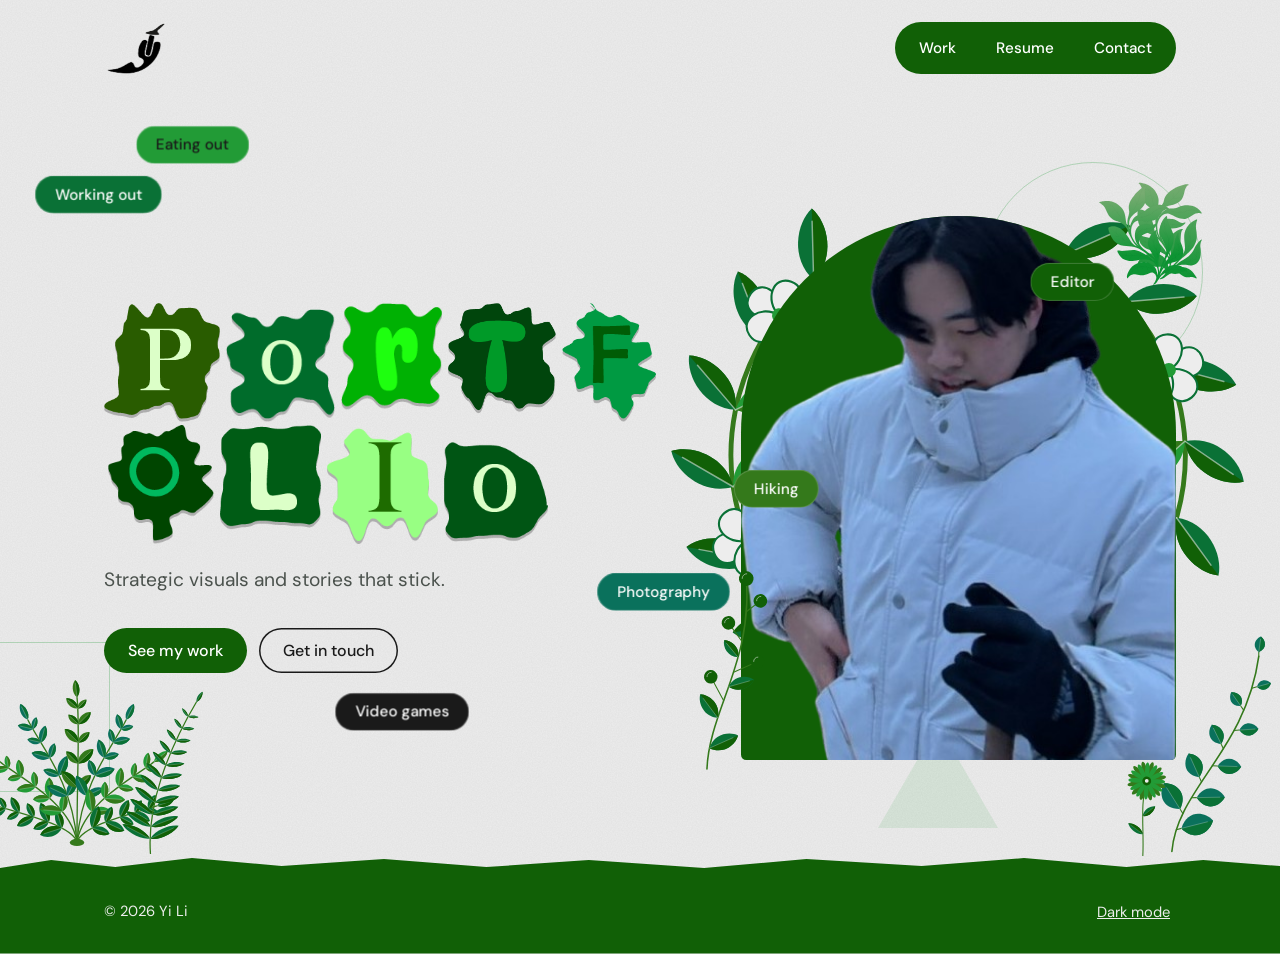
==== commit 4a4ca5fc: "renamed" ====
--- a/index.html
+++ b/index.html
@@ -1,30 +1,56 @@
-<!DOCTYPE html>
+<!doctype html>
 <html lang="en">
-<head>
-<meta charset="utf-8">
-<meta name="viewport" content="width=device-width, initial-scale=1, viewport-fit=cover">
-<title>Yi Li — Design Portfolio</title>
-<link rel="preconnect" href="https://fonts.googleapis.com">
-<link rel="preconnect" href="https://fonts.gstatic.com" crossorigin>
-<link href="https://fonts.googleapis.com/css2?family=Fraunces:opsz,wght@9..144,400;9..144,600&family=DM+Sans:wght@400;500&display=swap" rel="stylesheet">
-<link rel="stylesheet" href="styles.css">
-</head>
-<body>
-<svg width="0" height="0" style="position:absolute" aria-hidden="true"><filter id="wc"><feTurbulence type="fractalNoise" baseFrequency=".03" numOctaves="2" seed="3" result="n"/><feDisplacementMap in="SourceGraphic" in2="n" scale="6"/></filter></svg>
-<div class="bg-shapes" aria-hidden="true"><i class="s1"></i><i class="s2"></i><i class="s3"></i></div>
+  <head>
+    <meta charset="utf-8" />
+    <meta
+      name="viewport"
+      content="width=device-width, initial-scale=1, viewport-fit=cover"
+    />
+    <title>Yi Li — Portfolio</title>
+    <link rel="preconnect" href="https://fonts.googleapis.com" />
+    <link rel="preconnect" href="https://fonts.gstatic.com" crossorigin />
+    <link
+      href="https://fonts.googleapis.com/css2?family=Fraunces:opsz,wght@9..144,400;9..144,600&family=DM+Sans:wght@400;500&display=swap"
+      rel="stylesheet"
+    />
+    <link rel="stylesheet" href="styles.css" />
+  </head>
+  <body>
+    <svg width="0" height="0" style="position: absolute" aria-hidden="true">
+      <filter id="wc">
+        <feTurbulence
+          type="fractalNoise"
+          baseFrequency=".03"
+          numOctaves="2"
+          seed="3"
+          result="n"
+        />
+        <feDisplacementMap in="SourceGraphic" in2="n" scale="6" />
+      </filter>
+    </svg>
+    <div class="bg-shapes" aria-hidden="true">
+      <i class="s1"></i><i class="s2"></i><i class="s3"></i>
+    </div>
 
-<div class="wrap">
-  <header>
-    <a class="logo-link" href="#/home" aria-label="Home"><img class="logo" src="assets/pepper_logo.png" alt="Yi Li logo"></a>
-    <nav aria-label="Main">
-      <a href="#/work" data-r="work">Work</a>
-      <a href="#/resume" data-r="resume">Resume</a>
-      <a href="#/contact" data-r="contact">Contact</a>
-    </nav>
-  </header>
-  <main id="app"></main>
-</div>
-<footer><div class="wrap"><span>© 2026 Yi Li</span><button id="theme" type="button">Dark mode</button></div></footer>
-<script src="main.js"></script>
-</body>
+    <div class="wrap">
+      <header>
+        <a class="logo-link" href="#/home" aria-label="Home"
+          ><img class="logo" src="assets/pepper_logo.png" alt="Yi Li logo"
+        /></a>
+        <nav aria-label="Main">
+          <a href="#/work" data-r="work">Work</a>
+          <a href="#/resume" data-r="resume">Resume</a>
+          <a href="#/contact" data-r="contact">Contact</a>
+        </nav>
+      </header>
+      <main id="app"></main>
+    </div>
+    <footer>
+      <div class="wrap">
+        <span>© 2026 Yi Li</span
+        ><button id="theme" type="button">Dark mode</button>
+      </div>
+    </footer>
+    <script src="main.js"></script>
+  </body>
 </html>
